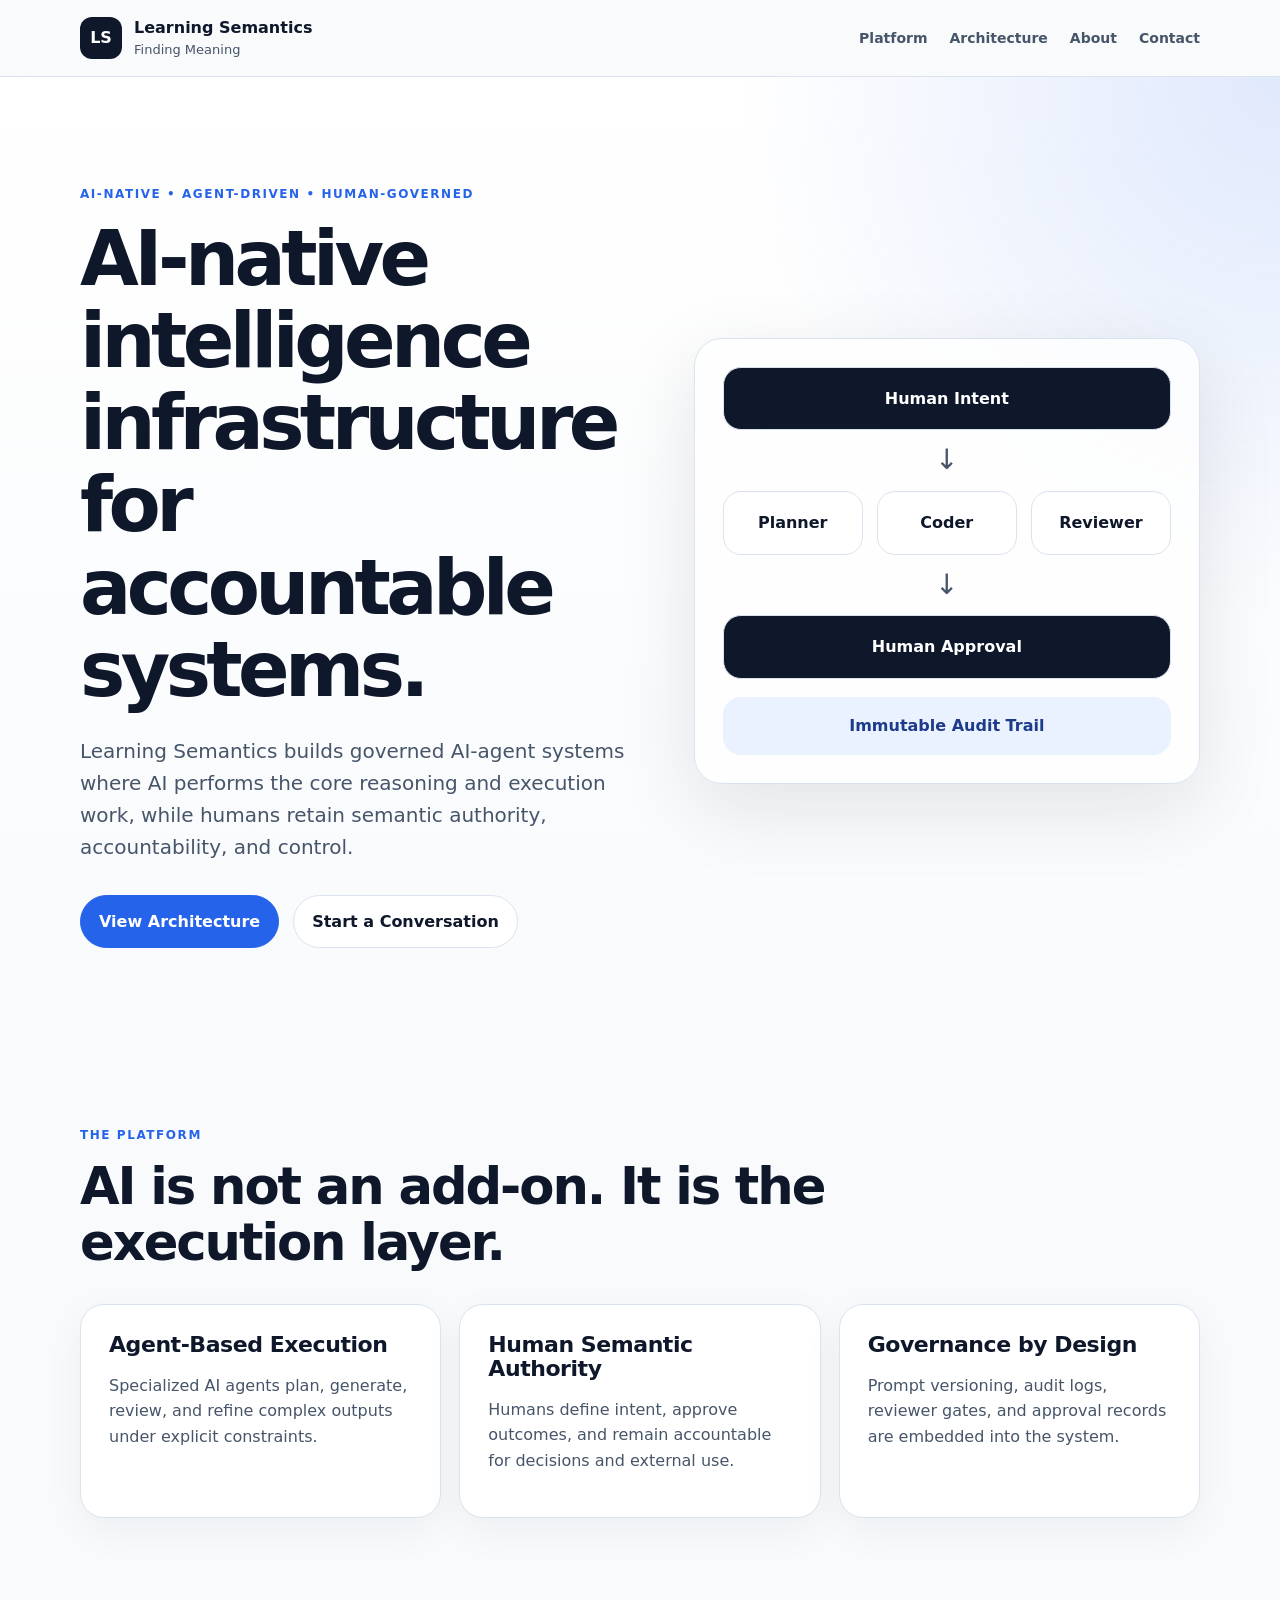
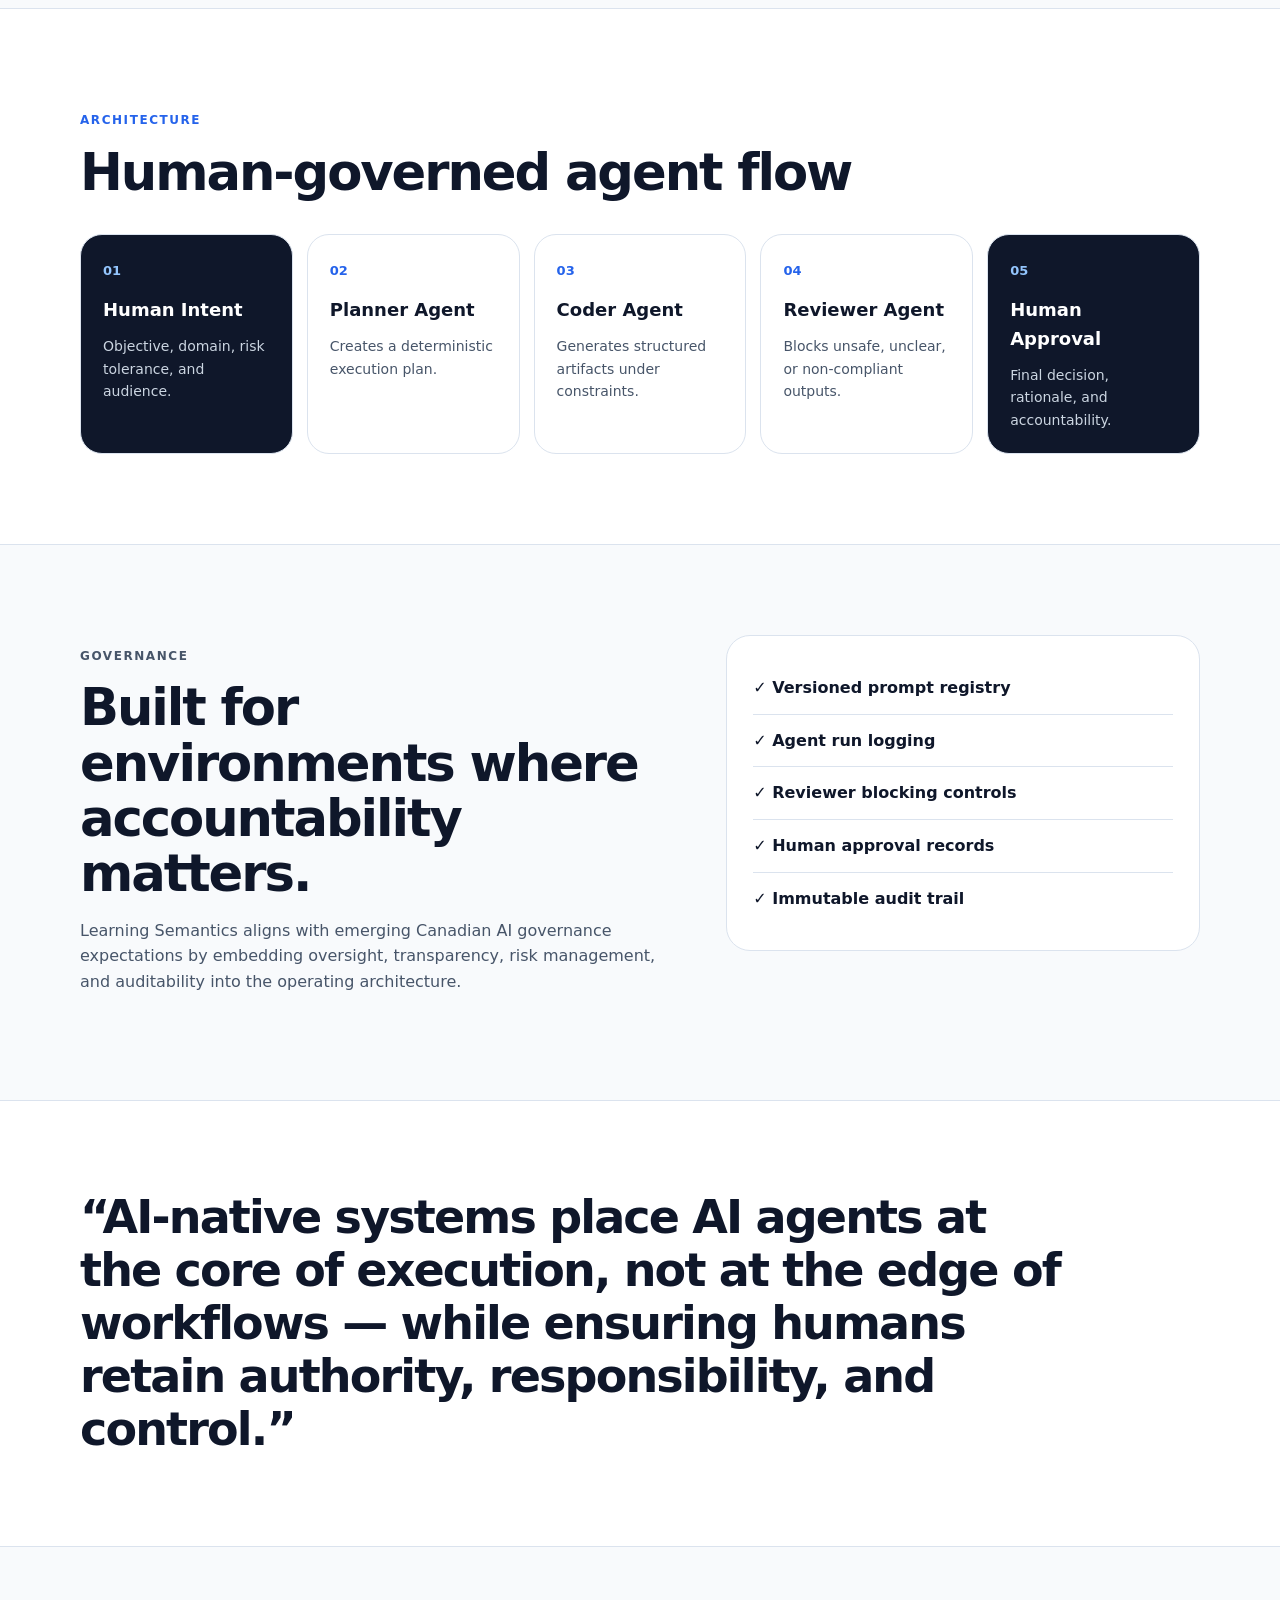
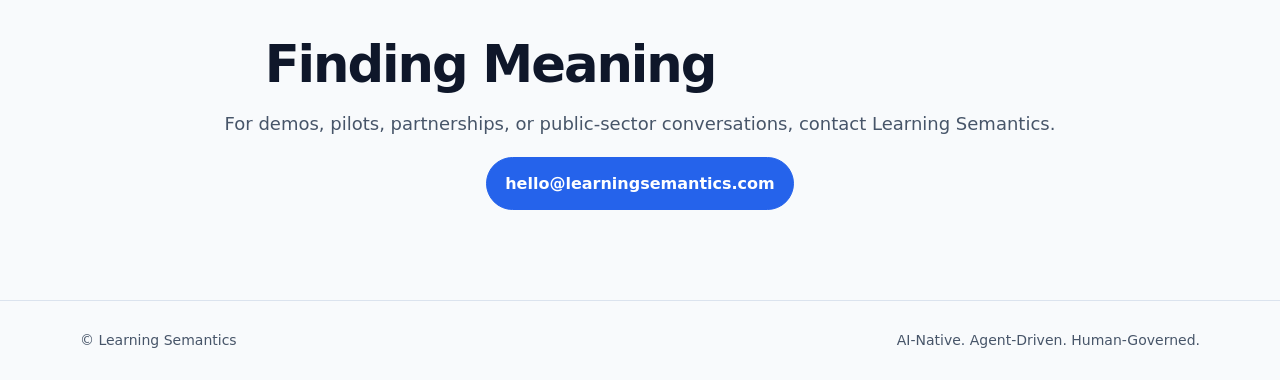
==== index.html @ b5f2a0cb "Update index.html" ====
<!doctype html>
<html lang="en">
<head>
  <meta charset="utf-8" />
  <meta name="viewport" content="width=device-width, initial-scale=1" />
  <title>Learning Semantics | Finding Meaning</title>
  <meta name="description" content="Learning Semantics is an AI-native, agent-driven, human-governed intelligence infrastructure company." />
  <link rel="icon" href="favicon.ico">
  <link rel="stylesheet" href="styles.css" />
</head>
<body>
  <header class="site-header">
    <div class="container nav">
      <div class="brand">
        <div class="brand-mark">LS</div>
        <div>
          <strong>Learning Semantics</strong>
          <span>Finding Meaning</span>
        </div>
      </div>
      <nav>
  <a href="#platform">Platform</a>
  <a href="#architecture">Architecture</a>
  <a href="about.html">About</a>
  <a href="#contact">Contact</a>
</nav>
    </div>
  </header>

  <main>
    <section class="hero">
      <div class="container hero-grid">
        <div>
          <p class="eyebrow">AI-Native • Agent-Driven • Human-Governed</p>
          <h1>AI-native intelligence infrastructure for accountable systems.</h1>
          <p class="lead">
            Learning Semantics builds governed AI-agent systems where AI performs the core reasoning
            and execution work, while humans retain semantic authority, accountability, and control.
          </p>
          <div class="actions">
            <a class="button primary" href="#architecture">View Architecture</a>
            <a class="button secondary" href="#contact">Start a Conversation</a>
          </div>
        </div>

        <div class="hero-card">
          <div class="node human">Human Intent</div>
          <div class="arrow">↓</div>
          <div class="agent-row">
            <div class="node">Planner</div>
            <div class="node">Coder</div>
            <div class="node">Reviewer</div>
          </div>
          <div class="arrow">↓</div>
          <div class="node human">Human Approval</div>
          <div class="audit">Immutable Audit Trail</div>
        </div>
      </div>
    </section>

    <section id="platform" class="section">
      <div class="container">
        <p class="eyebrow">The Platform</p>
        <h2>AI is not an add-on. It is the execution layer.</h2>
        <div class="cards">
          <article class="card">
            <h3>Agent-Based Execution</h3>
            <p>Specialized AI agents plan, generate, review, and refine complex outputs under explicit constraints.</p>
          </article>
          <article class="card">
            <h3>Human Semantic Authority</h3>
            <p>Humans define intent, approve outcomes, and remain accountable for decisions and external use.</p>
          </article>
          <article class="card">
            <h3>Governance by Design</h3>
            <p>Prompt versioning, audit logs, reviewer gates, and approval records are embedded into the system.</p>
          </article>
        </div>
      </div>
    </section>

    <section id="architecture" class="section alt">
      <div class="container">
        <p class="eyebrow">Architecture</p>
        <h2>Human-governed agent flow</h2>
        <div class="flow">
          <div class="flow-step dark">
            <span>01</span>
            <strong>Human Intent</strong>
            <p>Objective, domain, risk tolerance, and audience.</p>
          </div>
          <div class="flow-step">
            <span>02</span>
            <strong>Planner Agent</strong>
            <p>Creates a deterministic execution plan.</p>
          </div>
          <div class="flow-step">
            <span>03</span>
            <strong>Coder Agent</strong>
            <p>Generates structured artifacts under constraints.</p>
          </div>
          <div class="flow-step">
            <span>04</span>
            <strong>Reviewer Agent</strong>
            <p>Blocks unsafe, unclear, or non-compliant outputs.</p>
          </div>
          <div class="flow-step dark">
            <span>05</span>
            <strong>Human Approval</strong>
            <p>Final decision, rationale, and accountability.</p>
          </div>
        </div>
      </div>
    </section>

    <section id="governance" class="section">
      <div class="container split">
        <div>
          <p class="eyebrow">Governance</p>
          <h2>Built for environments where accountability matters.</h2>
          <p>
            Learning Semantics aligns with emerging Canadian AI governance expectations by embedding
            oversight, transparency, risk management, and auditability into the operating architecture.
          </p>
        </div>
        <div class="checklist">
          <div>✓ Versioned prompt registry</div>
          <div>✓ Agent run logging</div>
          <div>✓ Reviewer blocking controls</div>
          <div>✓ Human approval records</div>
          <div>✓ Immutable audit trail</div>
        </div>
      </div>
    </section>

    <section class="section alt">
      <div class="container">
        <blockquote>
          “AI-native systems place AI agents at the core of execution, not at the edge of workflows —
          while ensuring humans retain authority, responsibility, and control.”
        </blockquote>
      </div>
    </section>

    <section id="contact" class="section contact">
      <div class="container">
        <h2 text-align: center>Finding Meaning</h2>
        <p>For demos, pilots, partnerships, or public-sector conversations, contact Learning Semantics.</p>
        <a class="button primary" href="mailto:hello@learningsemantics.com">hello@learningsemantics.com</a>
      </div>
    </section>
  </main>

  <footer>
    <div class="container footer">
      <span>© Learning Semantics</span>
      <span>AI-Native. Agent-Driven. Human-Governed.</span>
    </div>
  </footer>
</body>
</html>
---- styles.css ----
:root {
  --bg: #f8fafc;
  --text: #0f172a;
  --muted: #475569;
  --line: #dbe3ee;
  --card: #ffffff;
  --accent: #2563eb;
  --accent-dark: #1e3a8a;
  --soft: #eaf2ff;
}

* { box-sizing: border-box; }

html { scroll-behavior: smooth; }

body {
  margin: 0;
  font-family: Inter, ui-sans-serif, system-ui, -apple-system, BlinkMacSystemFont, "Segoe UI", sans-serif;
  color: var(--text);
  background: var(--bg);
  line-height: 1.6;
}

.container {
  width: min(1120px, calc(100% - 40px));
  margin: 0 auto;
}

.site-header {
  position: sticky;
  top: 0;
  background: rgba(248, 250, 252, 0.86);
  backdrop-filter: blur(14px);
  border-bottom: 1px solid var(--line);
  z-index: 10;
}

.nav {
  height: 76px;
  display: flex;
  align-items: center;
  justify-content: space-between;
}

.brand {
  display: flex;
  gap: 12px;
  align-items: center;
}

.brand-mark {
  width: 42px;
  height: 42px;
  border-radius: 12px;
  display: grid;
  place-items: center;
  background: var(--text);
  color: white;
  font-weight: 800;
}

.brand span {
  display: block;
  font-size: 13px;
  color: var(--muted);
}

nav {
  display: flex;
  gap: 22px;
}

nav a {
  color: var(--muted);
  text-decoration: none;
  font-weight: 600;
  font-size: 14px;
}

nav a:hover { color: var(--text); }

.hero {
  padding: 96px 0 76px;
  background:
    radial-gradient(circle at top right, rgba(37, 99, 235, .14), transparent 34%),
    linear-gradient(180deg, #ffffff, var(--bg));
}

.hero-grid {
  display: grid;
  grid-template-columns: 1.05fr .95fr;
  gap: 54px;
  align-items: center;
}

.eyebrow {
  color: var(--accent);
  text-transform: uppercase;
  letter-spacing: .13em;
  font-size: 12px;
  font-weight: 800;
  margin-bottom: 14px;
}

h1, h2, h3 { line-height: 1.08; margin: 0; }

h1 {
  font-size: clamp(44px, 7vw, 76px);
  letter-spacing: -0.06em;
}

h2 {
  font-size: clamp(32px, 4vw, 52px);
  letter-spacing: -0.04em;
  max-width: 820px;
}

h3 { font-size: 22px; letter-spacing: -0.02em; }

.lead {
  font-size: 20px;
  color: var(--muted);
  max-width: 660px;
  margin: 24px 0 32px;
}

.actions {
  display: flex;
  gap: 14px;
  flex-wrap: wrap;
}

.button {
  display: inline-flex;
  align-items: center;
  justify-content: center;
  padding: 13px 18px;
  border-radius: 999px;
  text-decoration: none;
  font-weight: 800;
  border: 1px solid var(--line);
}

.primary {
  color: white;
  background: var(--accent);
  border-color: var(--accent);
}

.secondary {
  color: var(--text);
  background: white;
}

.hero-card {
  background: rgba(255,255,255,.82);
  border: 1px solid var(--line);
  border-radius: 28px;
  padding: 28px;
  box-shadow: 0 24px 80px rgba(15, 23, 42, 0.10);
}

.node {
  border: 1px solid var(--line);
  background: white;
  border-radius: 18px;
  padding: 18px;
  text-align: center;
  font-weight: 800;
}

.node.human {
  background: var(--text);
  color: white;
}

.agent-row {
  display: grid;
  grid-template-columns: repeat(3, 1fr);
  gap: 14px;
}

.arrow {
  text-align: center;
  color: var(--muted);
  font-size: 28px;
  margin: 8px 0;
}

.audit {
  margin-top: 18px;
  padding: 16px;
  border-radius: 18px;
  background: var(--soft);
  color: var(--accent-dark);
  text-align: center;
  font-weight: 800;
}

.section {
  padding: 90px 0;
}

.alt {
  background: #ffffff;
  border-top: 1px solid var(--line);
  border-bottom: 1px solid var(--line);
}

.cards {
  margin-top: 34px;
  display: grid;
  grid-template-columns: repeat(3, 1fr);
  gap: 18px;
}

.card {
  background: var(--card);
  border: 1px solid var(--line);
  border-radius: 24px;
  padding: 28px;
  box-shadow: 0 12px 40px rgba(15, 23, 42, 0.05);
}

.card p, .split p {
  color: var(--muted);
}

.flow {
  margin-top: 34px;
  display: grid;
  grid-template-columns: repeat(5, 1fr);
  gap: 14px;
}

.flow-step {
  background: white;
  border: 1px solid var(--line);
  border-radius: 22px;
  padding: 22px;
  min-height: 190px;
}

.flow-step.dark {
  background: var(--text);
  color: white;
}

.flow-step span {
  color: var(--accent);
  font-weight: 900;
  font-size: 13px;
}

.flow-step.dark span { color: #93c5fd; }

.flow-step strong {
  display: block;
  margin: 14px 0 10px;
  font-size: 18px;
}

.flow-step p {
  margin: 0;
  font-size: 14px;
  color: var(--muted);
}

.flow-step.dark p { color: #cbd5e1; }

.split {
  display: grid;
  grid-template-columns: 1fr .8fr;
  gap: 54px;
  align-items: start;
}

.checklist {
  background: white;
  border: 1px solid var(--line);
  border-radius: 24px;
  padding: 26px;
}

.checklist div {
  padding: 13px 0;
  border-bottom: 1px solid var(--line);
  font-weight: 700;
}

.checklist div:last-child { border-bottom: 0; }

blockquote {
  margin: 0;
  font-size: clamp(28px, 4vw, 46px);
  line-height: 1.15;
  letter-spacing: -0.04em;
  font-weight: 800;
  max-width: 980px;
}

.contact {
  text-align: center;
}

.contact p {
  color: var(--muted);
  font-size: 18px;
}

footer {
  border-top: 1px solid var(--line);
  padding: 28px 0;
  color: var(--muted);
  font-size: 14px;
}

.footer {
  display: flex;
  justify-content: space-between;
  gap: 20px;
}

@media (max-width: 860px) {
  nav { display: none; }
  .hero-grid, .split { grid-template-columns: 1fr; }
  .cards, .flow { grid-template-columns: 1fr; }
  .agent-row { grid-template-columns: 1fr; }
  .footer { flex-direction: column; }
}
.linkedin {
  display: inline-block;
  margin-top: 10px;
  font-weight: 600;
  font-size: 14px;
  color: #2563eb;
  text-decoration: none;
}

.linkedin:hover {
  text-decoration: underline;
}
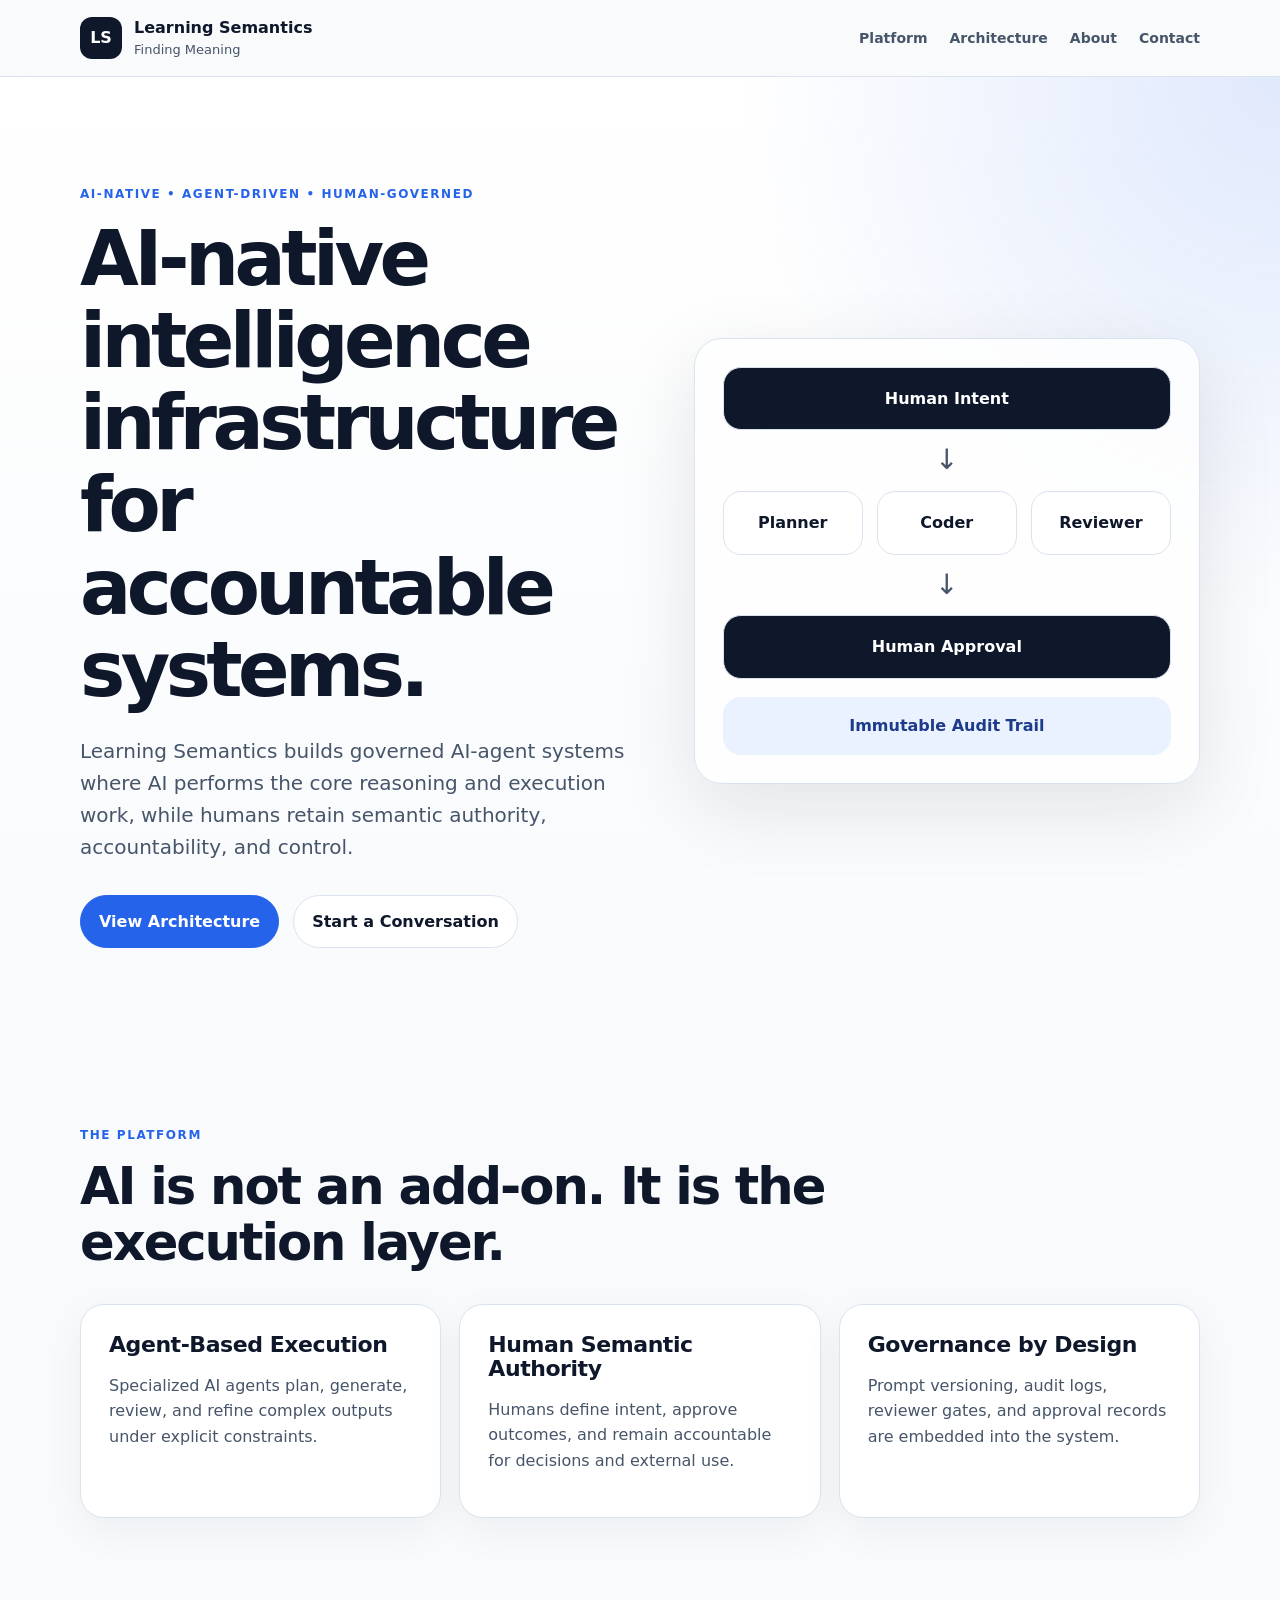
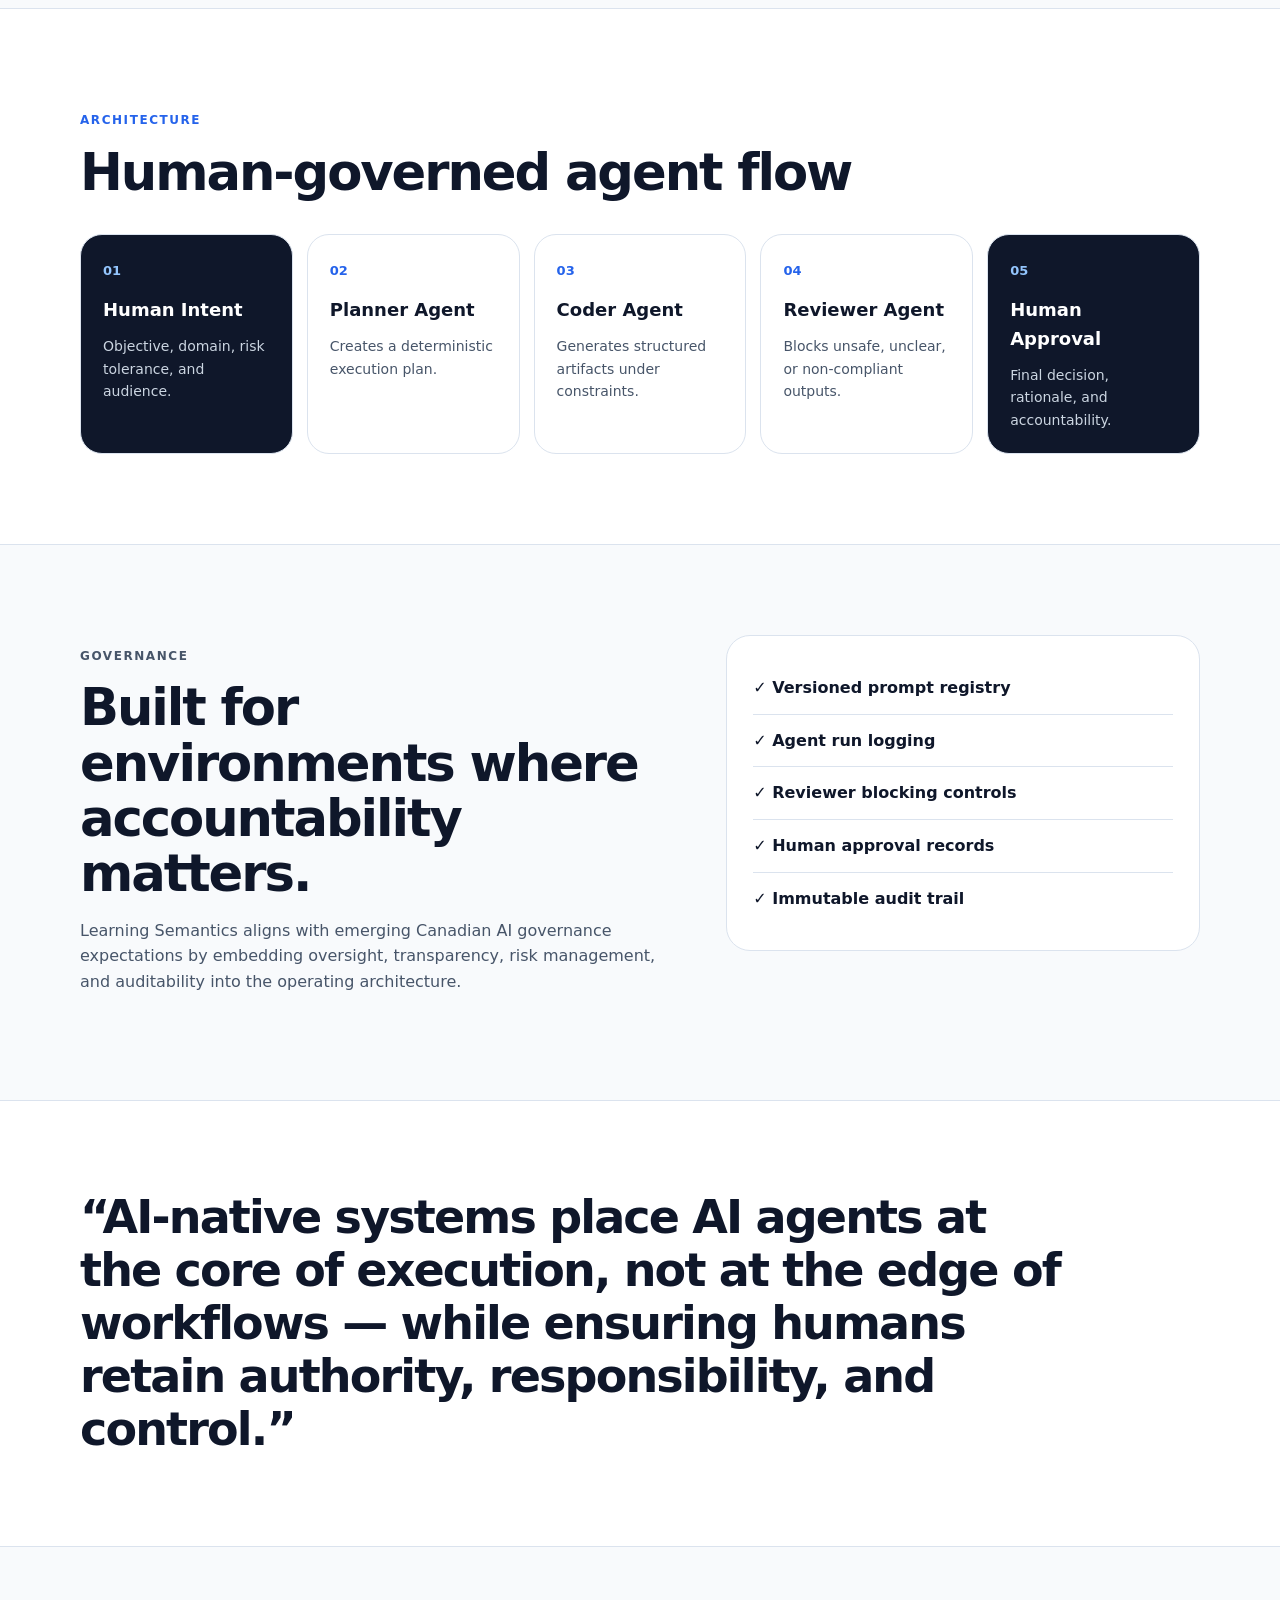
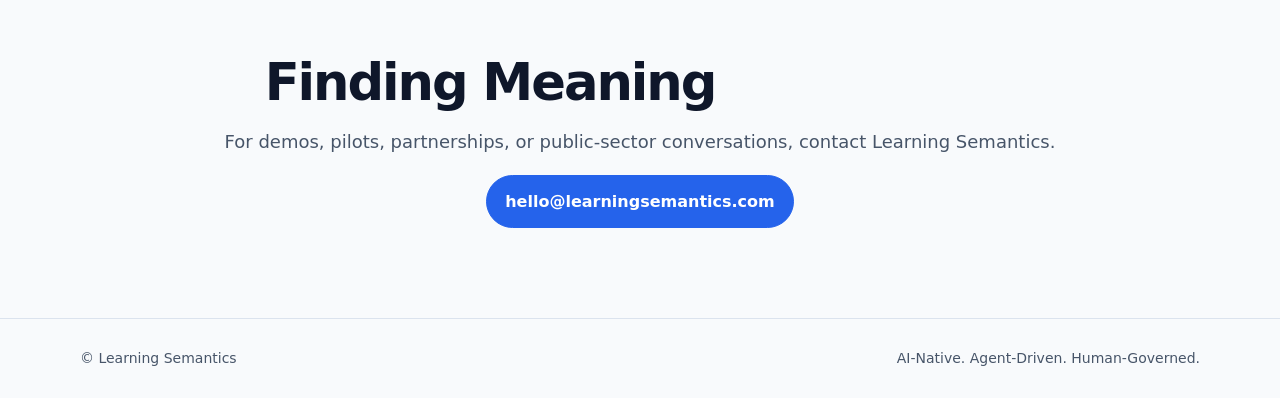
==== commit 9be454b8: "Update index.html" ====
--- a/index.html
+++ b/index.html
@@ -144,7 +144,7 @@
 
     <section id="contact" class="section contact">
       <div class="container">
-        <h2 text-align: center>Finding Meaning</h2>
+        <p></p><h2>Finding Meaning</h2></p>
         <p>For demos, pilots, partnerships, or public-sector conversations, contact Learning Semantics.</p>
         <a class="button primary" href="mailto:hello@learningsemantics.com">hello@learningsemantics.com</a>
       </div>
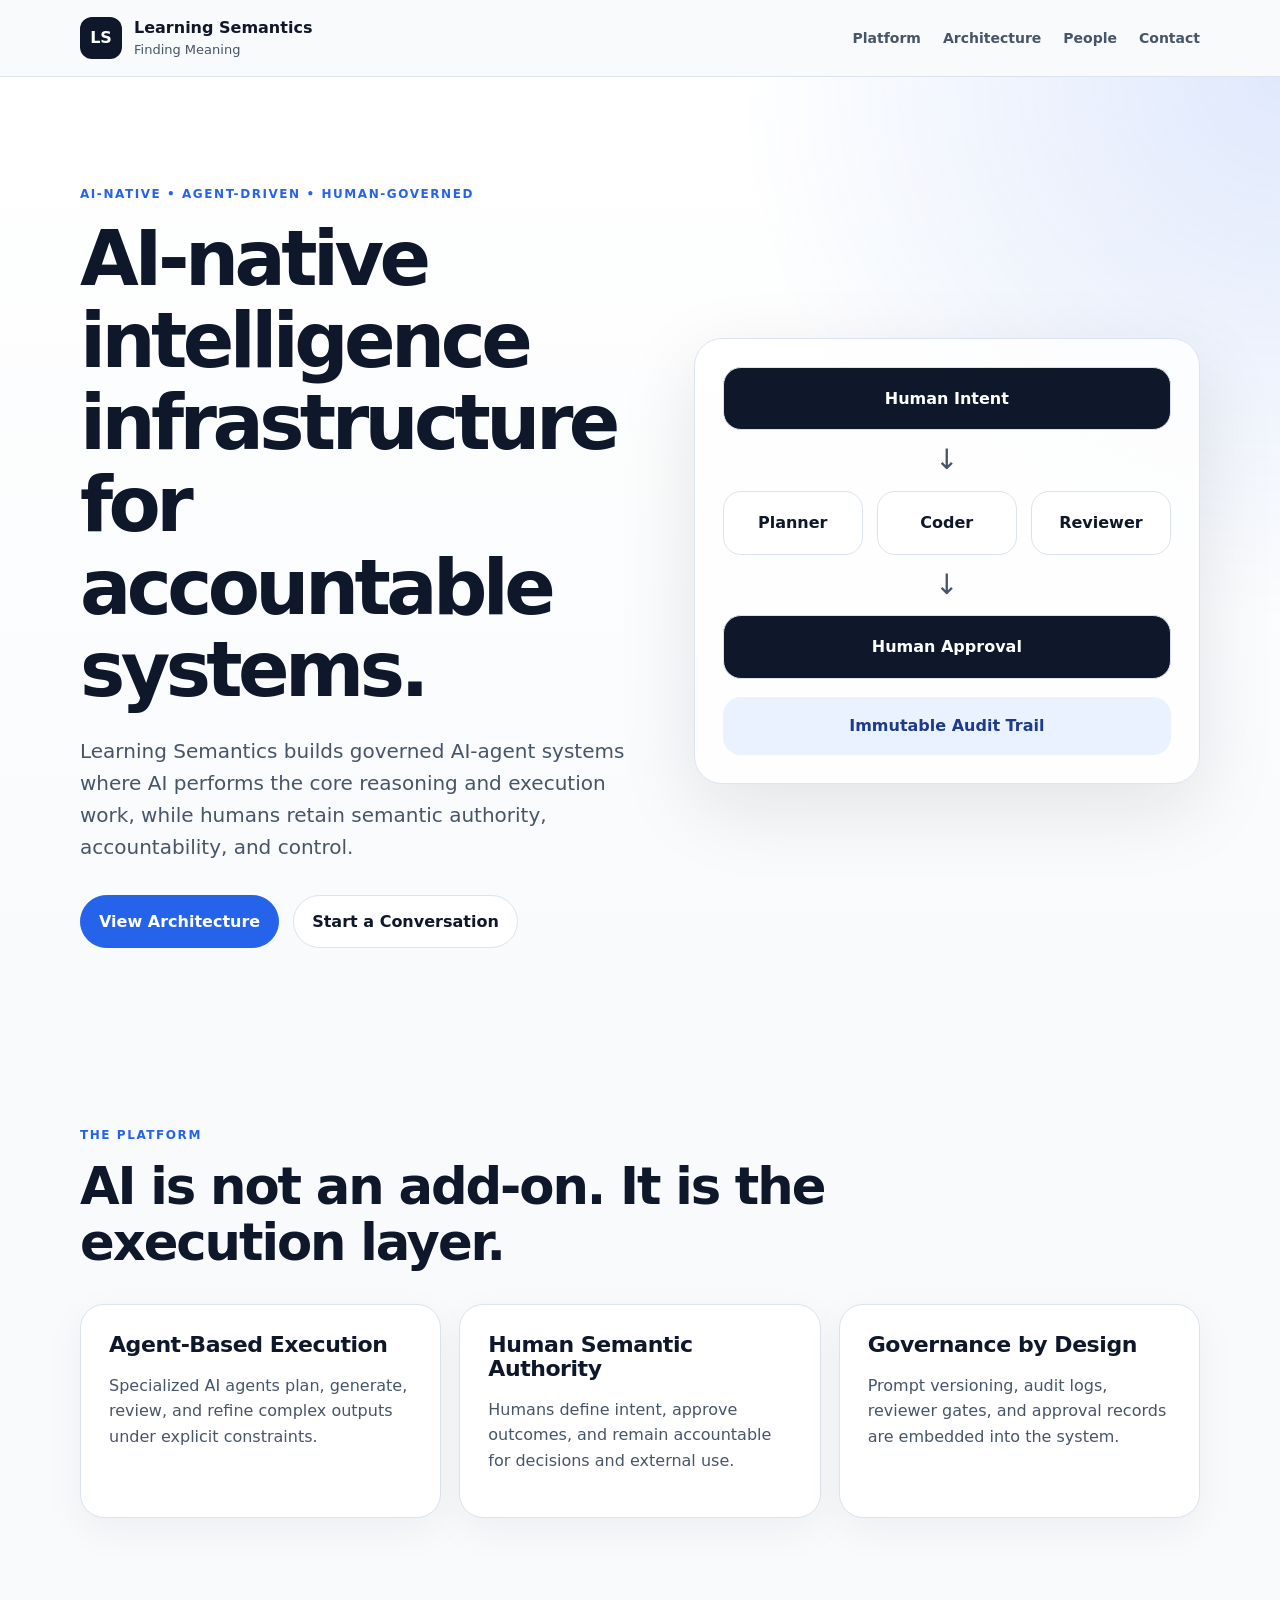
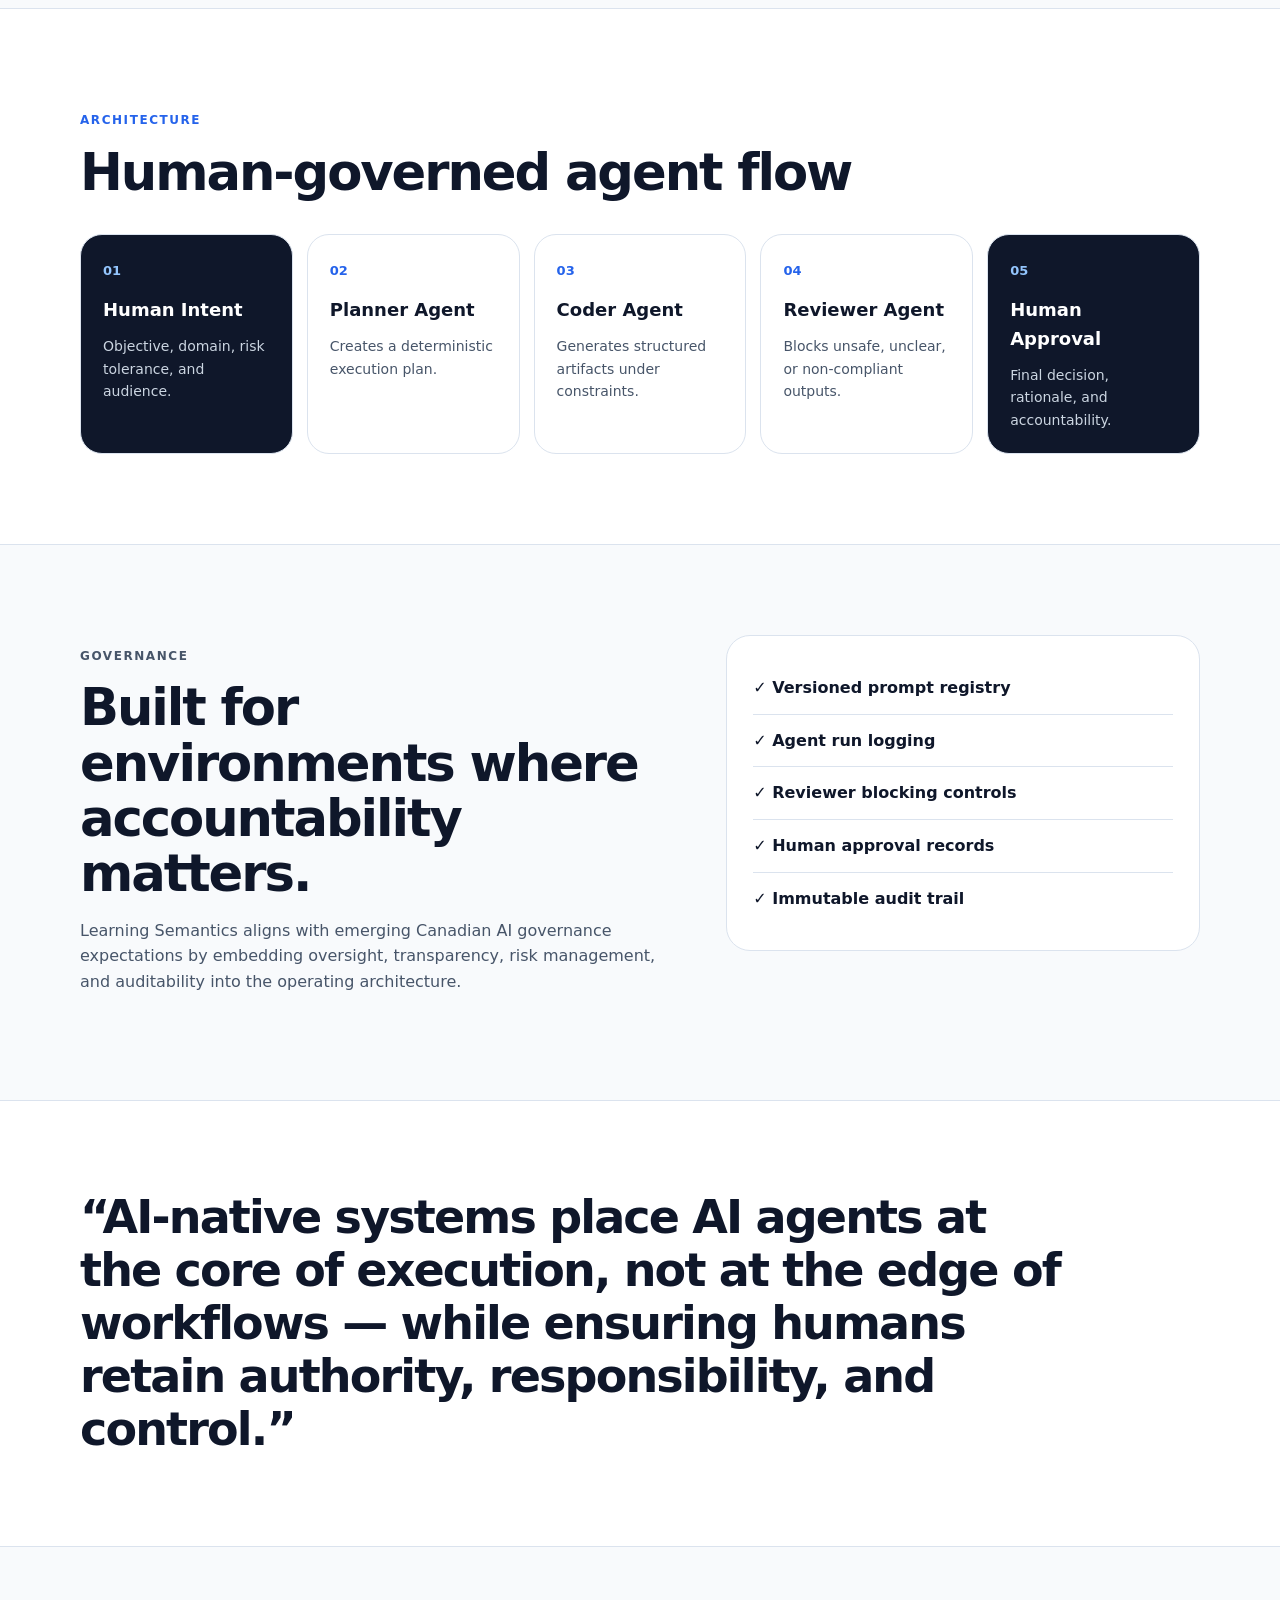
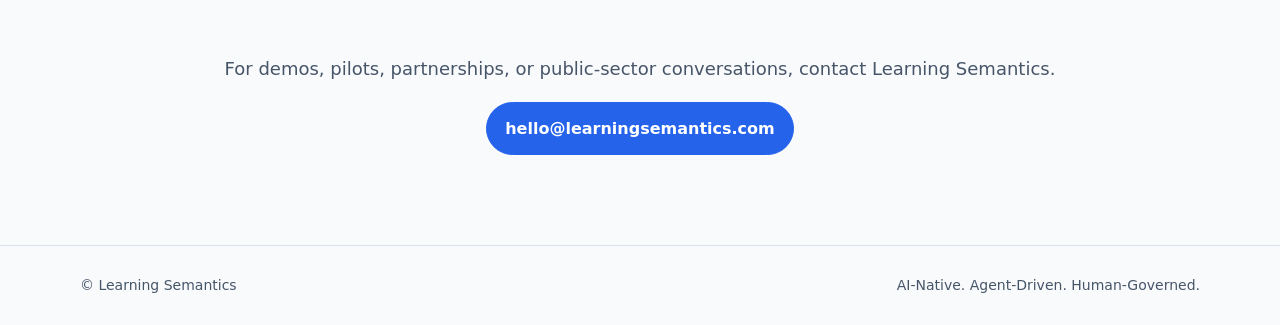
==== commit 6295c41b: "Update index.html" ====
--- a/index.html
+++ b/index.html
@@ -21,7 +21,7 @@
       <nav>
   <a href="#platform">Platform</a>
   <a href="#architecture">Architecture</a>
-  <a href="about.html">About</a>
+  <a href="about.html">People</a>
   <a href="#contact">Contact</a>
 </nav>
     </div>
@@ -144,7 +144,6 @@
 
     <section id="contact" class="section contact">
       <div class="container">
-        <p></p><h2>Finding Meaning</h2></p>
         <p>For demos, pilots, partnerships, or public-sector conversations, contact Learning Semantics.</p>
         <a class="button primary" href="mailto:hello@learningsemantics.com">hello@learningsemantics.com</a>
       </div>
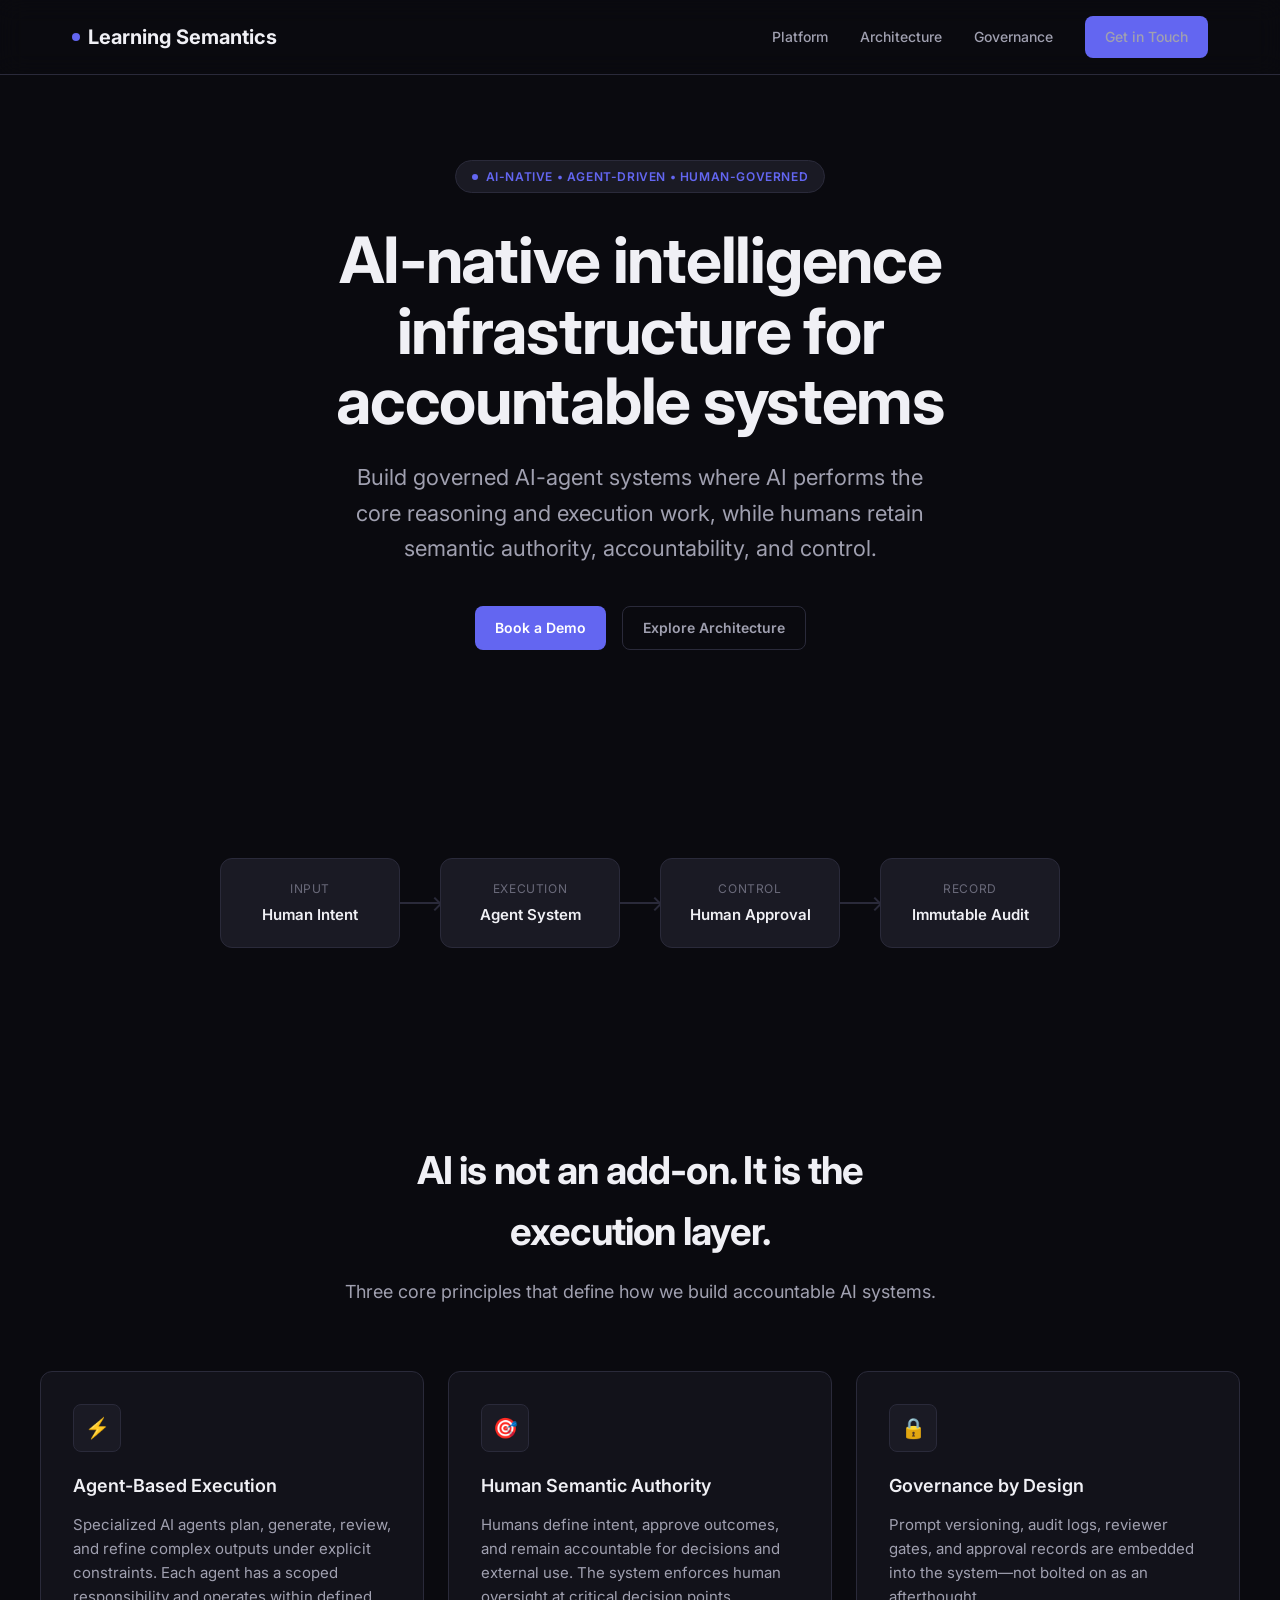
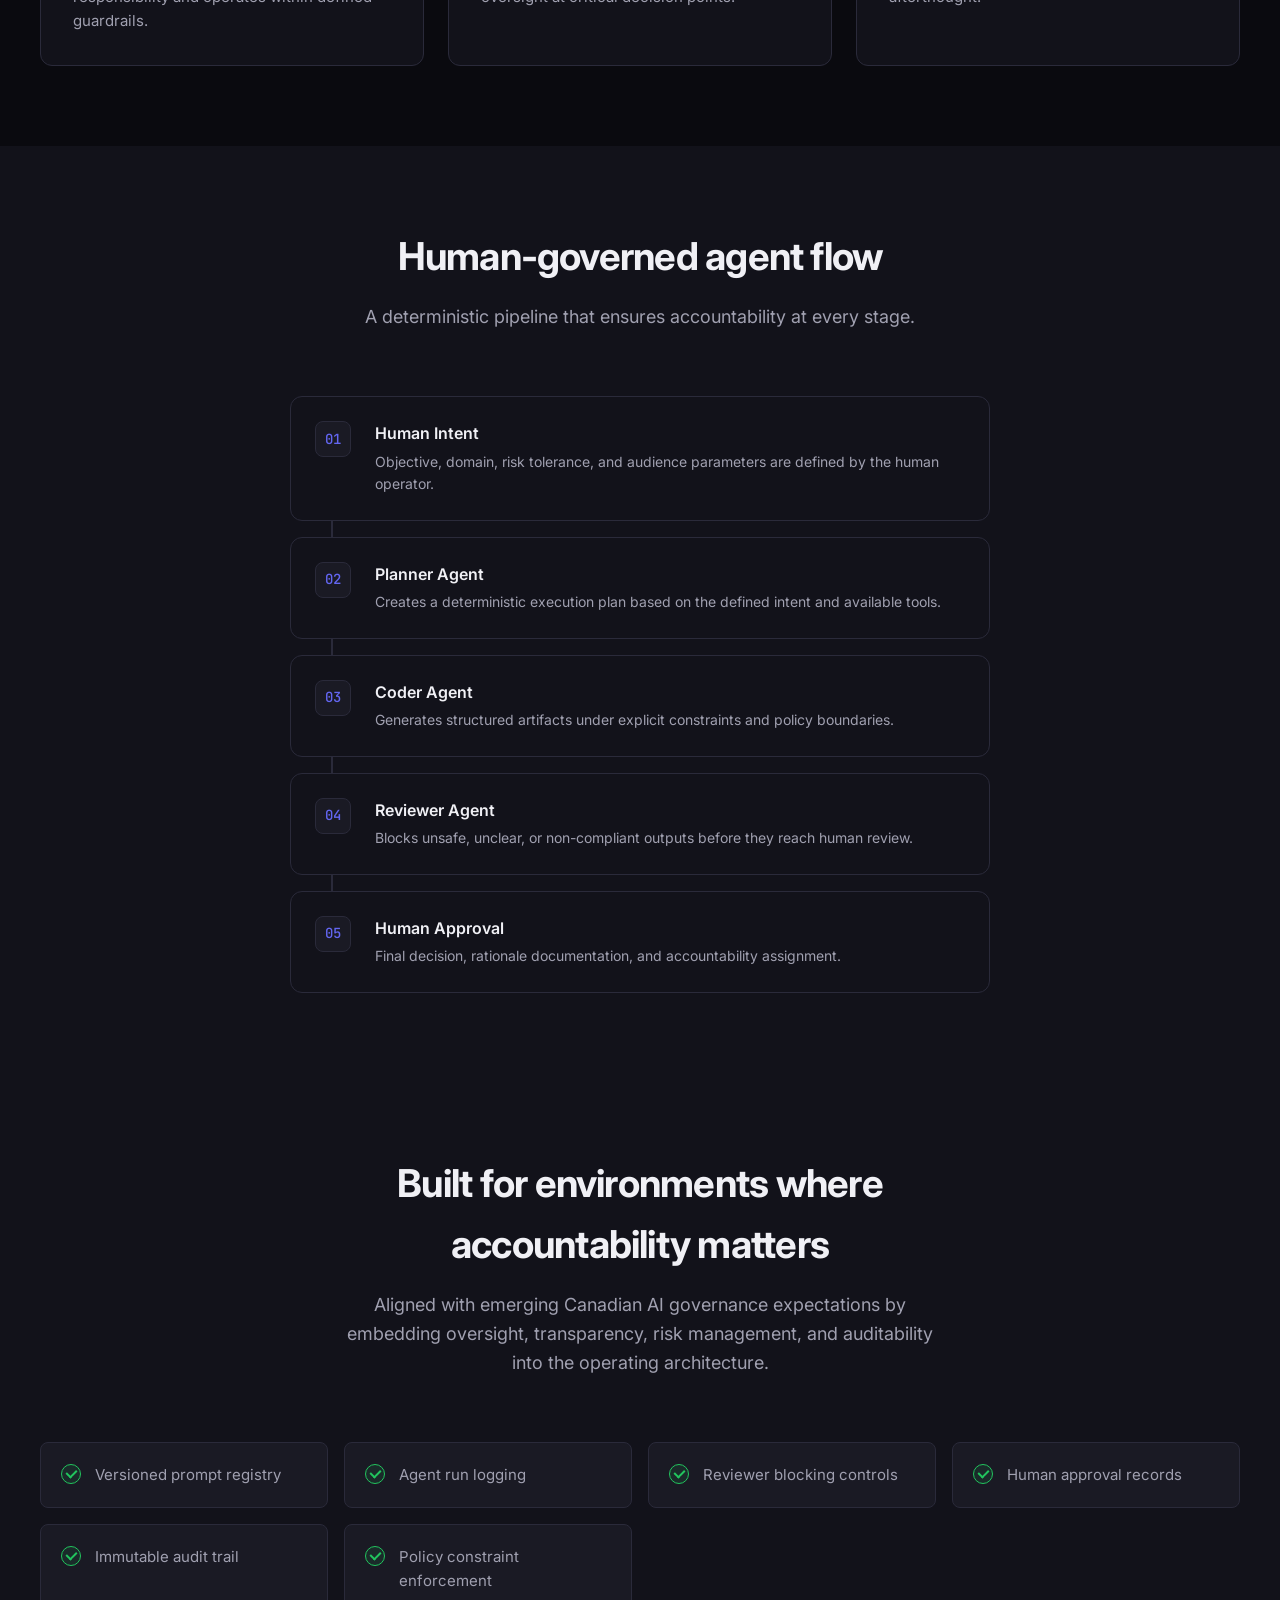
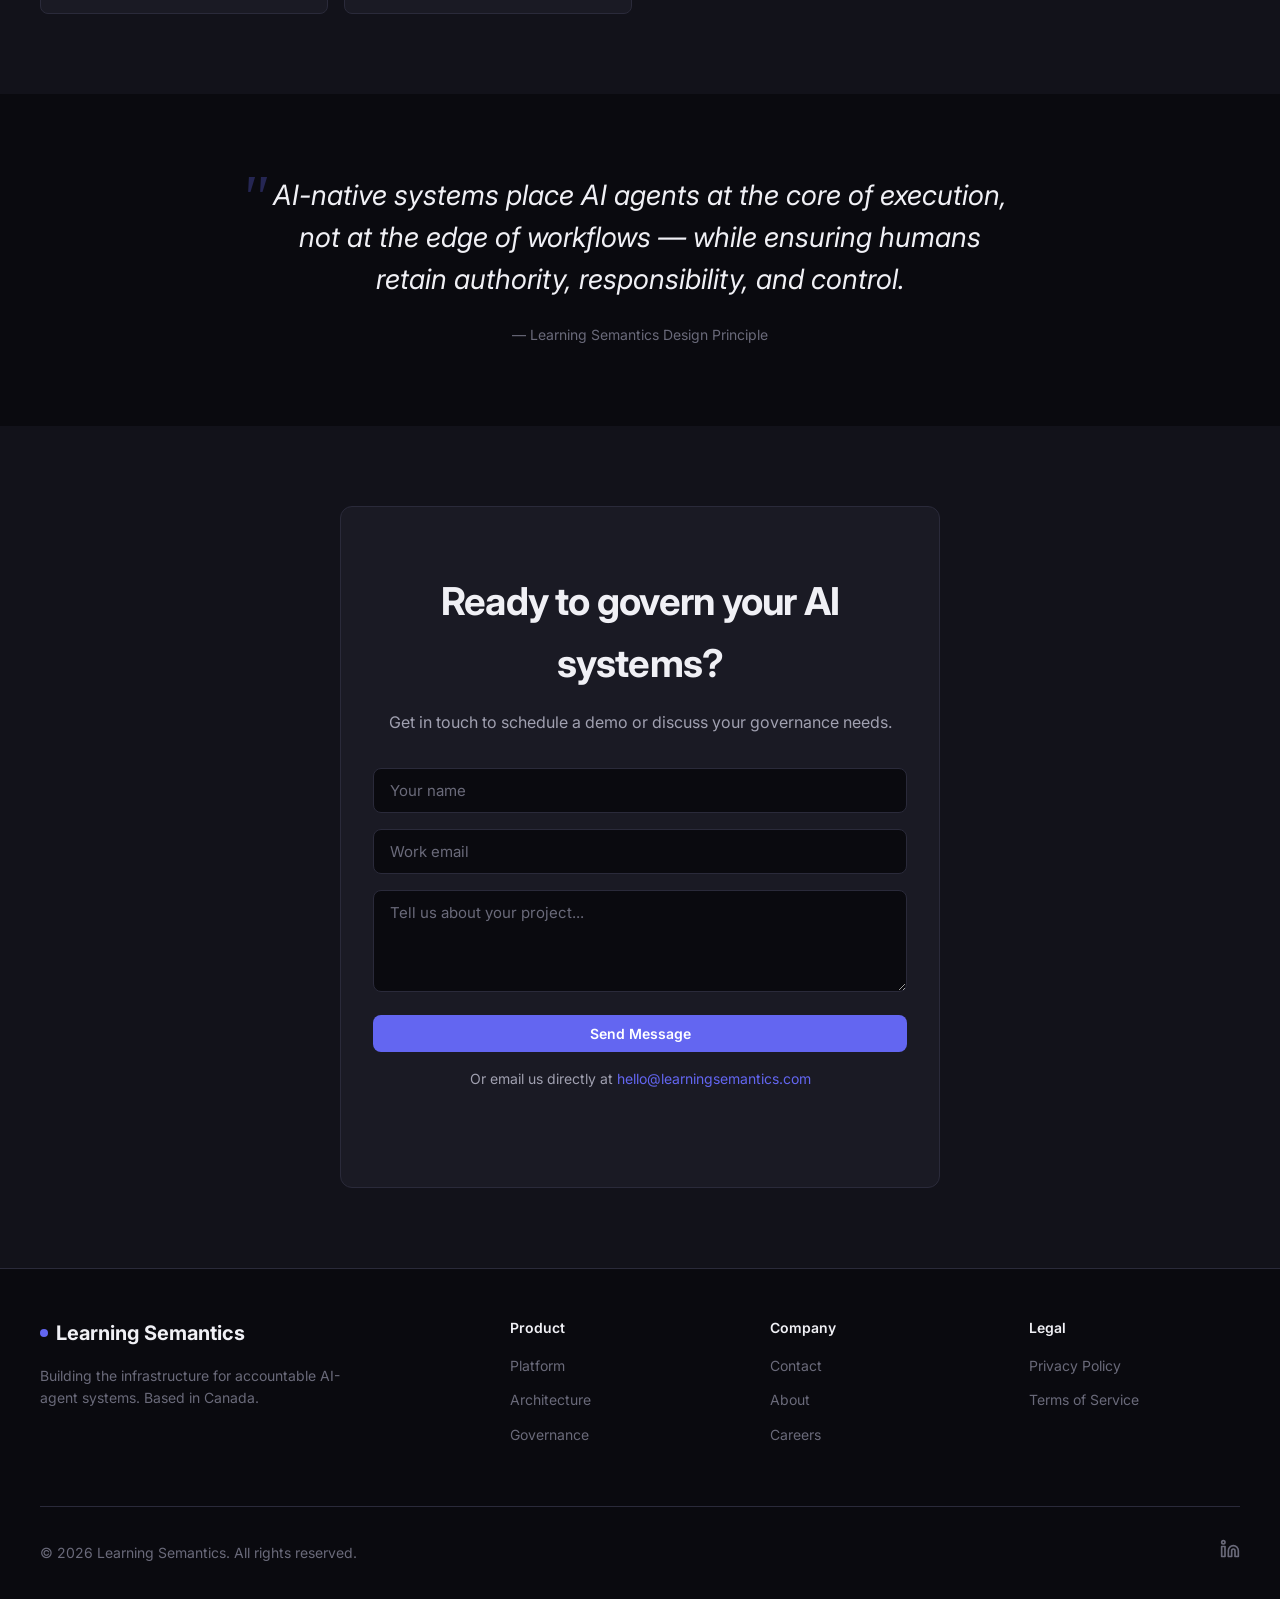
==== commit 6bab2861: "Update index.html" ====
--- a/index.html
+++ b/index.html
@@ -1,160 +1,965 @@
-<!doctype html>
+<!DOCTYPE html>
 <html lang="en">
 <head>
-  <meta charset="utf-8" />
-  <meta name="viewport" content="width=device-width, initial-scale=1" />
-  <title>Learning Semantics | Finding Meaning</title>
-  <meta name="description" content="Learning Semantics is an AI-native, agent-driven, human-governed intelligence infrastructure company." />
-  <link rel="icon" href="favicon.ico">
-  <link rel="stylesheet" href="styles.css" />
+    <meta charset="UTF-8">
+    <meta name="viewport" content="width=device-width, initial-scale=1.0">
+    <title>Learning Semantics | AI-Native Governance Infrastructure</title>
+    <meta name="description" content="Learning Semantics builds governed AI-agent systems where AI performs core reasoning and execution, while humans retain semantic authority, accountability, and control.">
+    
+    <!-- Open Graph -->
+    <meta property="og:title" content="Learning Semantics | AI-Native Governance Infrastructure">
+    <meta property="og:description" content="Governed AI-agent systems for accountable organizations.">
+    <meta property="og:type" content="website">
+    <meta property="og:url" content="https://learningsemantics.com">
+    
+    <!-- Fonts -->
+    <link rel="preconnect" href="https://fonts.googleapis.com">
+    <link rel="preconnect" href="https://fonts.gstatic.com" crossorigin>
+    <link href="https://fonts.googleapis.com/css2?family=Inter:wght@400;500;600;700&family=JetBrains+Mono:wght@400;500&display=swap" rel="stylesheet">
+    
+    <style>
+        :root {
+            --bg: #0a0a0f;
+            --bg-elevated: #12121a;
+            --bg-card: #1a1a24;
+            --border: #2a2a3a;
+            --text-primary: #f0f0f5;
+            --text-secondary: #a0a0b0;
+            --text-muted: #6a6a7a;
+            --accent: #6366f1;
+            --accent-hover: #818cf8;
+            --accent-glow: rgba(99, 102, 241, 0.15);
+            --success: #22c55e;
+            --warning: #f59e0b;
+            --danger: #ef4444;
+            --radius: 12px;
+            --radius-sm: 8px;
+            --max-width: 1200px;
+        }
+
+        * {
+            margin: 0;
+            padding: 0;
+            box-sizing: border-box;
+        }
+
+        html {
+            scroll-behavior: smooth;
+        }
+
+        body {
+            font-family: 'Inter', -apple-system, BlinkMacSystemFont, sans-serif;
+            background: var(--bg);
+            color: var(--text-primary);
+            line-height: 1.6;
+            -webkit-font-smoothing: antialiased;
+        }
+
+        /* Navigation */
+        nav {
+            position: fixed;
+            top: 0;
+            left: 0;
+            right: 0;
+            z-index: 100;
+            background: rgba(10, 10, 15, 0.8);
+            backdrop-filter: blur(12px);
+            border-bottom: 1px solid var(--border);
+        }
+
+        .nav-container {
+            max-width: var(--max-width);
+            margin: 0 auto;
+            padding: 1rem 2rem;
+            display: flex;
+            justify-content: space-between;
+            align-items: center;
+        }
+
+        .logo {
+            font-weight: 700;
+            font-size: 1.25rem;
+            color: var(--text-primary);
+            text-decoration: none;
+            display: flex;
+            align-items: center;
+            gap: 0.5rem;
+        }
+
+        .logo-dot {
+            width: 8px;
+            height: 8px;
+            background: var(--accent);
+            border-radius: 50%;
+            display: inline-block;
+        }
+
+        .nav-links {
+            display: flex;
+            gap: 2rem;
+            align-items: center;
+        }
+
+        .nav-links a {
+            color: var(--text-secondary);
+            text-decoration: none;
+            font-size: 0.875rem;
+            font-weight: 500;
+            transition: color 0.2s;
+        }
+
+        .nav-links a:hover {
+            color: var(--text-primary);
+        }
+
+        .btn {
+            display: inline-flex;
+            align-items: center;
+            gap: 0.5rem;
+            padding: 0.625rem 1.25rem;
+            border-radius: var(--radius-sm);
+            font-size: 0.875rem;
+            font-weight: 600;
+            text-decoration: none;
+            transition: all 0.2s;
+            cursor: pointer;
+            border: none;
+            font-family: inherit;
+        }
+
+        .btn-primary {
+            background: var(--accent);
+            color: white;
+        }
+
+        .btn-primary:hover {
+            background: var(--accent-hover);
+            transform: translateY(-1px);
+            box-shadow: 0 4px 20px var(--accent-glow);
+        }
+
+        .btn-secondary {
+            background: transparent;
+            color: var(--text-secondary);
+            border: 1px solid var(--border);
+        }
+
+        .btn-secondary:hover {
+            border-color: var(--accent);
+            color: var(--text-primary);
+        }
+
+        /* Hero */
+        .hero {
+            padding: 10rem 2rem 6rem;
+            max-width: var(--max-width);
+            margin: 0 auto;
+            text-align: center;
+        }
+
+        .badge {
+            display: inline-flex;
+            align-items: center;
+            gap: 0.5rem;
+            padding: 0.375rem 1rem;
+            background: var(--bg-card);
+            border: 1px solid var(--border);
+            border-radius: 100px;
+            font-size: 0.75rem;
+            font-weight: 600;
+            color: var(--accent);
+            text-transform: uppercase;
+            letter-spacing: 0.05em;
+            margin-bottom: 2rem;
+        }
+
+        .badge::before {
+            content: '';
+            width: 6px;
+            height: 6px;
+            background: var(--accent);
+            border-radius: 50%;
+            animation: pulse 2s infinite;
+        }
+
+        @keyframes pulse {
+            0%, 100% { opacity: 1; }
+            50% { opacity: 0.5; }
+        }
+
+        h1 {
+            font-size: clamp(2.5rem, 5vw, 4rem);
+            font-weight: 700;
+            line-height: 1.1;
+            letter-spacing: -0.02em;
+            margin-bottom: 1.5rem;
+            max-width: 800px;
+            margin-left: auto;
+            margin-right: auto;
+        }
+
+        .hero-subtitle {
+            font-size: clamp(1.125rem, 2vw, 1.375rem);
+            color: var(--text-secondary);
+            max-width: 600px;
+            margin: 0 auto 2.5rem;
+            line-height: 1.6;
+        }
+
+        .hero-cta {
+            display: flex;
+            gap: 1rem;
+            justify-content: center;
+            flex-wrap: wrap;
+        }
+
+        /* Flow Diagram */
+        .flow-section {
+            padding: 4rem 2rem;
+            max-width: var(--max-width);
+            margin: 0 auto;
+        }
+
+        .flow-diagram {
+            display: flex;
+            align-items: center;
+            justify-content: center;
+            gap: 0;
+            flex-wrap: wrap;
+            margin: 3rem 0;
+        }
+
+        .flow-node {
+            background: var(--bg-card);
+            border: 1px solid var(--border);
+            border-radius: var(--radius);
+            padding: 1.25rem 1.5rem;
+            min-width: 180px;
+            text-align: center;
+            position: relative;
+            transition: all 0.3s;
+        }
+
+        .flow-node:hover {
+            border-color: var(--accent);
+            transform: translateY(-2px);
+        }
+
+        .flow-node .label {
+            font-size: 0.75rem;
+            text-transform: uppercase;
+            letter-spacing: 0.05em;
+            color: var(--text-muted);
+            margin-bottom: 0.25rem;
+        }
+
+        .flow-node .value {
+            font-weight: 600;
+            font-size: 0.9375rem;
+        }
+
+        .flow-arrow {
+            width: 40px;
+            height: 2px;
+            background: var(--border);
+            position: relative;
+            flex-shrink: 0;
+        }
+
+        .flow-arrow::after {
+            content: '';
+            position: absolute;
+            right: 0;
+            top: -3px;
+            width: 8px;
+            height: 8px;
+            border-top: 2px solid var(--border);
+            border-right: 2px solid var(--border);
+            transform: rotate(45deg);
+        }
+
+        /* Sections */
+        section {
+            padding: 5rem 2rem;
+        }
+
+        .container {
+            max-width: var(--max-width);
+            margin: 0 auto;
+        }
+
+        .section-header {
+            text-align: center;
+            max-width: 600px;
+            margin: 0 auto 4rem;
+        }
+
+        h2 {
+            font-size: clamp(1.75rem, 3vw, 2.5rem);
+            font-weight: 700;
+            letter-spacing: -0.02em;
+            margin-bottom: 1rem;
+        }
+
+        .section-header p {
+            color: var(--text-secondary);
+            font-size: 1.125rem;
+        }
+
+        /* Platform Cards */
+        .platform-grid {
+            display: grid;
+            grid-template-columns: repeat(auto-fit, minmax(300px, 1fr));
+            gap: 1.5rem;
+        }
+
+        .platform-card {
+            background: var(--bg-elevated);
+            border: 1px solid var(--border);
+            border-radius: var(--radius);
+            padding: 2rem;
+            transition: all 0.3s;
+        }
+
+        .platform-card:hover {
+            border-color: var(--accent);
+            transform: translateY(-2px);
+        }
+
+        .platform-card .icon {
+            width: 48px;
+            height: 48px;
+            background: var(--bg-card);
+            border: 1px solid var(--border);
+            border-radius: var(--radius-sm);
+            display: flex;
+            align-items: center;
+            justify-content: center;
+            margin-bottom: 1.25rem;
+            font-size: 1.25rem;
+        }
+
+        .platform-card h3 {
+            font-size: 1.125rem;
+            font-weight: 600;
+            margin-bottom: 0.75rem;
+        }
+
+        .platform-card p {
+            color: var(--text-secondary);
+            font-size: 0.9375rem;
+            line-height: 1.6;
+        }
+
+        /* Architecture Flow */
+        .architecture-flow {
+            display: flex;
+            flex-direction: column;
+            gap: 0;
+            max-width: 700px;
+            margin: 0 auto;
+        }
+
+        .arch-step {
+            display: flex;
+            align-items: flex-start;
+            gap: 1.5rem;
+            padding: 1.5rem;
+            background: var(--bg-elevated);
+            border: 1px solid var(--border);
+            border-radius: var(--radius);
+            position: relative;
+            transition: all 0.3s;
+        }
+
+        .arch-step:hover {
+            border-color: var(--accent);
+        }
+
+        .arch-step:not(:last-child) {
+            margin-bottom: 1rem;
+        }
+
+        .arch-step:not(:last-child)::after {
+            content: '';
+            position: absolute;
+            bottom: -1.5rem;
+            left: 2.5rem;
+            width: 2px;
+            height: 1.5rem;
+            background: var(--border);
+        }
+
+        .step-num {
+            font-family: 'JetBrains Mono', monospace;
+            font-size: 0.875rem;
+            font-weight: 500;
+            color: var(--accent);
+            background: var(--bg-card);
+            border: 1px solid var(--border);
+            border-radius: var(--radius-sm);
+            width: 36px;
+            height: 36px;
+            display: flex;
+            align-items: center;
+            justify-content: center;
+            flex-shrink: 0;
+        }
+
+        .step-content h4 {
+            font-size: 1rem;
+            font-weight: 600;
+            margin-bottom: 0.25rem;
+        }
+
+        .step-content p {
+            color: var(--text-secondary);
+            font-size: 0.875rem;
+        }
+
+        /* Governance */
+        .governance-section {
+            background: var(--bg-elevated);
+        }
+
+        .governance-grid {
+            display: grid;
+            grid-template-columns: repeat(auto-fit, minmax(250px, 1fr));
+            gap: 1rem;
+        }
+
+        .governance-item {
+            display: flex;
+            align-items: flex-start;
+            gap: 0.875rem;
+            padding: 1.25rem;
+            background: var(--bg-card);
+            border: 1px solid var(--border);
+            border-radius: var(--radius-sm);
+        }
+
+        .check {
+            width: 20px;
+            height: 20px;
+            background: rgba(34, 197, 94, 0.1);
+            border: 1px solid var(--success);
+            border-radius: 50%;
+            display: flex;
+            align-items: center;
+            justify-content: center;
+            flex-shrink: 0;
+            margin-top: 1px;
+        }
+
+        .check::after {
+            content: '';
+            width: 5px;
+            height: 8px;
+            border: solid var(--success);
+            border-width: 0 2px 2px 0;
+            transform: rotate(45deg) translate(-1px, -1px);
+        }
+
+        .governance-item span {
+            font-size: 0.9375rem;
+            color: var(--text-secondary);
+        }
+
+        /* Quote */
+        .quote-section {
+            text-align: center;
+            max-width: 800px;
+            margin: 0 auto;
+        }
+
+        blockquote {
+            font-size: clamp(1.25rem, 2.5vw, 1.75rem);
+            font-style: italic;
+            color: var(--text-primary);
+            line-height: 1.5;
+            position: relative;
+            padding: 0 2rem;
+        }
+
+        blockquote::before {
+            content: '"';
+            position: absolute;
+            left: 0;
+            top: -0.5rem;
+            font-size: 4rem;
+            color: var(--accent);
+            opacity: 0.3;
+            font-family: Georgia, serif;
+            line-height: 1;
+        }
+
+        .quote-author {
+            margin-top: 1.5rem;
+            color: var(--text-muted);
+            font-size: 0.875rem;
+        }
+
+        /* CTA Section */
+        .cta-section {
+            background: var(--bg-elevated);
+            text-align: center;
+        }
+
+        .cta-box {
+            background: var(--bg-card);
+            border: 1px solid var(--border);
+            border-radius: var(--radius);
+            padding: 4rem 2rem;
+            max-width: 600px;
+            margin: 0 auto;
+        }
+
+        .cta-box h2 {
+            margin-bottom: 1rem;
+        }
+
+        .cta-box p {
+            color: var(--text-secondary);
+            margin-bottom: 2rem;
+        }
+
+        /* Footer */
+        footer {
+            border-top: 1px solid var(--border);
+            padding: 3rem 2rem 2rem;
+        }
+
+        .footer-grid {
+            max-width: var(--max-width);
+            margin: 0 auto;
+            display: grid;
+            grid-template-columns: 2fr 1fr 1fr 1fr;
+            gap: 3rem;
+            margin-bottom: 3rem;
+        }
+
+        .footer-brand p {
+            color: var(--text-muted);
+            font-size: 0.875rem;
+            margin-top: 1rem;
+            max-width: 300px;
+        }
+
+        .footer-col h4 {
+            font-size: 0.875rem;
+            font-weight: 600;
+            margin-bottom: 1rem;
+            color: var(--text-primary);
+        }
+
+        .footer-col a {
+            display: block;
+            color: var(--text-muted);
+            text-decoration: none;
+            font-size: 0.875rem;
+            margin-bottom: 0.75rem;
+            transition: color 0.2s;
+        }
+
+        .footer-col a:hover {
+            color: var(--text-primary);
+        }
+
+        .footer-bottom {
+            max-width: var(--max-width);
+            margin: 0 auto;
+            padding-top: 2rem;
+            border-top: 1px solid var(--border);
+            display: flex;
+            justify-content: space-between;
+            align-items: center;
+            flex-wrap: wrap;
+            gap: 1rem;
+        }
+
+        .footer-bottom p {
+            color: var(--text-muted);
+            font-size: 0.875rem;
+        }
+
+        .social-links {
+            display: flex;
+            gap: 1rem;
+        }
+
+        .social-links a {
+            color: var(--text-muted);
+            transition: color 0.2s;
+        }
+
+        .social-links a:hover {
+            color: var(--text-primary);
+        }
+
+        /* Mobile */
+        @media (max-width: 768px) {
+            .nav-links {
+                display: none;
+            }
+
+            .hero {
+                padding: 8rem 1.5rem 4rem;
+            }
+
+            .flow-diagram {
+                flex-direction: column;
+                gap: 1rem;
+            }
+
+            .flow-arrow {
+                transform: rotate(90deg);
+                width: 24px;
+            }
+
+            .footer-grid {
+                grid-template-columns: 1fr;
+                gap: 2rem;
+            }
+
+            section {
+                padding: 3rem 1.5rem;
+            }
+        }
+
+        /* Scroll animations */
+        .fade-in {
+            opacity: 0;
+            transform: translateY(20px);
+            transition: opacity 0.6s ease, transform 0.6s ease;
+        }
+
+        .fade-in.visible {
+            opacity: 1;
+            transform: translateY(0);
+        }
+        .contact-form {
+    display: flex;
+    flex-direction: column;
+    gap: 1rem;
+    margin-top: 1.5rem;
+    text-align: left;
+}
+
+.form-group input,
+.form-group textarea {
+    width: 100%;
+    padding: 0.75rem 1rem;
+    background: var(--bg);
+    border: 1px solid var(--border);
+    border-radius: var(--radius-sm);
+    color: var(--text-primary);
+    font-family: inherit;
+    font-size: 0.9375rem;
+    transition: border-color 0.2s;
+}
+
+.form-group input:focus,
+.form-group textarea:focus {
+    outline: none;
+    border-color: var(--accent);
+}
+
+.form-group input::placeholder,
+.form-group textarea::placeholder {
+    color: var(--text-muted);
+}
+
+.form-group textarea {
+    resize: vertical;
+    min-height: 100px;
+}
+
+.form-note {
+    margin-top: 1rem;
+    font-size: 0.875rem;
+    color: var(--text-muted);
+}
+
+.form-note a {
+    color: var(--accent);
+    text-decoration: none;
+}
+
+.form-note a:hover {
+    text-decoration: underline;
+}
+    </style>
 </head>
 <body>
-  <header class="site-header">
-    <div class="container nav">
-      <div class="brand">
-        <div class="brand-mark">LS</div>
-        <div>
-          <strong>Learning Semantics</strong>
-          <span>Finding Meaning</span>
+
+    <!-- Navigation -->
+    <nav>
+        <div class="nav-container">
+            <a href="#" class="logo">
+                <span class="logo-dot"></span>
+                Learning Semantics
+            </a>
+            <div class="nav-links">
+                <a href="#platform">Platform</a>
+                <a href="#architecture">Architecture</a>
+                <a href="#governance">Governance</a>
+                <a href="#contact" class="btn btn-primary">Get in Touch</a>
+            </div>
         </div>
-      </div>
-      <nav>
-  <a href="#platform">Platform</a>
-  <a href="#architecture">Architecture</a>
-  <a href="about.html">People</a>
-  <a href="#contact">Contact</a>
-</nav>
+    </nav>
+
+    <!-- Hero -->
+    <section class="hero">
+        <div class="badge">AI-Native • Agent-Driven • Human-Governed</div>
+        <h1>AI-native intelligence infrastructure for accountable systems</h1>
+        <p class="hero-subtitle">
+            Build governed AI-agent systems where AI performs the core reasoning and execution work, while humans retain semantic authority, accountability, and control.
+        </p>
+        <div class="hero-cta">
+            <a href="#contact" class="btn btn-primary">Book a Demo</a>
+            <a href="#architecture" class="btn btn-secondary">Explore Architecture</a>
+        </div>
+    </section>
+
+    <!-- Flow Diagram -->
+    <section class="flow-section">
+        <div class="flow-diagram">
+            <div class="flow-node">
+                <div class="label">Input</div>
+                <div class="value">Human Intent</div>
+            </div>
+            <div class="flow-arrow"></div>
+            <div class="flow-node">
+                <div class="label">Execution</div>
+                <div class="value">Agent System</div>
+            </div>
+            <div class="flow-arrow"></div>
+            <div class="flow-node">
+                <div class="label">Control</div>
+                <div class="value">Human Approval</div>
+            </div>
+            <div class="flow-arrow"></div>
+            <div class="flow-node">
+                <div class="label">Record</div>
+                <div class="value">Immutable Audit</div>
+            </div>
+        </div>
+    </section>
+
+    <!-- Platform -->
+    <section id="platform">
+        <div class="container">
+            <div class="section-header fade-in">
+                <h2>AI is not an add-on. It is the execution layer.</h2>
+                <p>Three core principles that define how we build accountable AI systems.</p>
+            </div>
+            <div class="platform-grid">
+                <div class="platform-card fade-in">
+                    <div class="icon">⚡</div>
+                    <h3>Agent-Based Execution</h3>
+                    <p>Specialized AI agents plan, generate, review, and refine complex outputs under explicit constraints. Each agent has a scoped responsibility and operates within defined guardrails.</p>
+                </div>
+                <div class="platform-card fade-in">
+                    <div class="icon">🎯</div>
+                    <h3>Human Semantic Authority</h3>
+                    <p>Humans define intent, approve outcomes, and remain accountable for decisions and external use. The system enforces human oversight at critical decision points.</p>
+                </div>
+                <div class="platform-card fade-in">
+                    <div class="icon">🔒</div>
+                    <h3>Governance by Design</h3>
+                    <p>Prompt versioning, audit logs, reviewer gates, and approval records are embedded into the system—not bolted on as an afterthought.</p>
+                </div>
+            </div>
+        </div>
+    </section>
+
+    <!-- Architecture -->
+    <section id="architecture" style="background: var(--bg-elevated);">
+        <div class="container">
+            <div class="section-header fade-in">
+                <h2>Human-governed agent flow</h2>
+                <p>A deterministic pipeline that ensures accountability at every stage.</p>
+            </div>
+            <div class="architecture-flow">
+                <div class="arch-step fade-in">
+                    <div class="step-num">01</div>
+                    <div class="step-content">
+                        <h4>Human Intent</h4>
+                        <p>Objective, domain, risk tolerance, and audience parameters are defined by the human operator.</p>
+                    </div>
+                </div>
+                <div class="arch-step fade-in">
+                    <div class="step-num">02</div>
+                    <div class="step-content">
+                        <h4>Planner Agent</h4>
+                        <p>Creates a deterministic execution plan based on the defined intent and available tools.</p>
+                    </div>
+                </div>
+                <div class="arch-step fade-in">
+                    <div class="step-num">03</div>
+                    <div class="step-content">
+                        <h4>Coder Agent</h4>
+                        <p>Generates structured artifacts under explicit constraints and policy boundaries.</p>
+                    </div>
+                </div>
+                <div class="arch-step fade-in">
+                    <div class="step-num">04</div>
+                    <div class="step-content">
+                        <h4>Reviewer Agent</h4>
+                        <p>Blocks unsafe, unclear, or non-compliant outputs before they reach human review.</p>
+                    </div>
+                </div>
+                <div class="arch-step fade-in">
+                    <div class="step-num">05</div>
+                    <div class="step-content">
+                        <h4>Human Approval</h4>
+                        <p>Final decision, rationale documentation, and accountability assignment.</p>
+                    </div>
+                </div>
+            </div>
+        </div>
+    </section>
+
+    <!-- Governance -->
+    <section id="governance" class="governance-section">
+        <div class="container">
+            <div class="section-header fade-in">
+                <h2>Built for environments where accountability matters</h2>
+                <p>Aligned with emerging Canadian AI governance expectations by embedding oversight, transparency, risk management, and auditability into the operating architecture.</p>
+            </div>
+            <div class="governance-grid">
+                <div class="governance-item fade-in">
+                    <div class="check"></div>
+                    <span>Versioned prompt registry</span>
+                </div>
+                <div class="governance-item fade-in">
+                    <div class="check"></div>
+                    <span>Agent run logging</span>
+                </div>
+                <div class="governance-item fade-in">
+                    <div class="check"></div>
+                    <span>Reviewer blocking controls</span>
+                </div>
+                <div class="governance-item fade-in">
+                    <div class="check"></div>
+                    <span>Human approval records</span>
+                </div>
+                <div class="governance-item fade-in">
+                    <div class="check"></div>
+                    <span>Immutable audit trail</span>
+                </div>
+                <div class="governance-item fade-in">
+                    <div class="check"></div>
+                    <span>Policy constraint enforcement</span>
+                </div>
+            </div>
+        </div>
+    </section>
+
+    <!-- Quote -->
+    <section>
+        <div class="container">
+            <div class="quote-section fade-in">
+                <blockquote>
+                    AI-native systems place AI agents at the core of execution, not at the edge of workflows — while ensuring humans retain authority, responsibility, and control.
+                </blockquote>
+                <p class="quote-author">— Learning Semantics Design Principle</p>
+            </div>
+        </div>
+    </section>
+
+    <!-- CTA -->
+    <!-- Replace the existing CTA section with this -->
+<section id="contact" class="cta-section">
+    <div class="container">
+        <div class="cta-box fade-in">
+            <h2>Ready to govern your AI systems?</h2>
+            <p>Get in touch to schedule a demo or discuss your governance needs.</p>
+            
+            <form action="https://formspree.io/f/YOUR_FORM_ID" method="POST" class="contact-form">
+                <div class="form-group">
+                    <input type="text" name="name" placeholder="Your name" required>
+                </div>
+                <div class="form-group">
+                    <input type="email" name="email" placeholder="Work email" required>
+                </div>
+                <div class="form-group">
+                    <textarea name="message" rows="4" placeholder="Tell us about your project..." required></textarea>
+                </div>
+                <input type="text" name="_gotcha" style="display:none">
+                <button type="submit" class="btn btn-primary" style="width: 100%; justify-content: center;">
+                    Send Message
+                </button>
+            </form>
+            <p class="form-note">Or email us directly at <a href="mailto:hello@learningsemantics.com">hello@learningsemantics.com</a></p>
+        </div>
     </div>
-  </header>
-
-  <main>
-    <section class="hero">
-      <div class="container hero-grid">
-        <div>
-          <p class="eyebrow">AI-Native • Agent-Driven • Human-Governed</p>
-          <h1>AI-native intelligence infrastructure for accountable systems.</h1>
-          <p class="lead">
-            Learning Semantics builds governed AI-agent systems where AI performs the core reasoning
-            and execution work, while humans retain semantic authority, accountability, and control.
-          </p>
-          <div class="actions">
-            <a class="button primary" href="#architecture">View Architecture</a>
-            <a class="button secondary" href="#contact">Start a Conversation</a>
-          </div>
+</section>
+    <!-- Footer -->
+    <footer>
+        <div class="footer-grid">
+            <div class="footer-brand">
+                <a href="#" class="logo">
+                    <span class="logo-dot"></span>
+                    Learning Semantics
+                </a>
+                <p>Building the infrastructure for accountable AI-agent systems. Based in Canada.</p>
+            </div>
+            <div class="footer-col">
+                <h4>Product</h4>
+                <a href="#platform">Platform</a>
+                <a href="#architecture">Architecture</a>
+                <a href="#governance">Governance</a>
+            </div>
+            <div class="footer-col">
+                <h4>Company</h4>
+                <a href="#contact">Contact</a>
+                <a href="#">About</a>
+                <a href="#">Careers</a>
+            </div>
+            <div class="footer-col">
+                <h4>Legal</h4>
+                <a href="/privacy.html">Privacy Policy</a>
+                <a href="/terms.html">Terms of Service</a>
+            </div>
         </div>
-
-        <div class="hero-card">
-          <div class="node human">Human Intent</div>
-          <div class="arrow">↓</div>
-          <div class="agent-row">
-            <div class="node">Planner</div>
-            <div class="node">Coder</div>
-            <div class="node">Reviewer</div>
-          </div>
-          <div class="arrow">↓</div>
-          <div class="node human">Human Approval</div>
-          <div class="audit">Immutable Audit Trail</div>
+        <div class="footer-bottom">
+            <p>&copy; 2026 Learning Semantics. All rights reserved.</p>
+            <div class="social-links">
+                <a href="#" aria-label="LinkedIn">
+                    <svg width="20" height="20" viewBox="0 0 24 24" fill="none" stroke="currentColor" stroke-width="2" stroke-linecap="round" stroke-linejoin="round"><path d="M16 8a6 6 0 0 1 6 6v7h-4v-7a2 2 0 0 0-2-2 2 2 0 0 0-2 2v7h-4v-7a6 6 0 0 1 6-6z"/><rect x="2" y="9" width="4" height="12"/><circle cx="4" cy="4" r="2"/></svg>
+                </a>
+            </div>
         </div>
-      </div>
-    </section>
-
-    <section id="platform" class="section">
-      <div class="container">
-        <p class="eyebrow">The Platform</p>
-        <h2>AI is not an add-on. It is the execution layer.</h2>
-        <div class="cards">
-          <article class="card">
-            <h3>Agent-Based Execution</h3>
-            <p>Specialized AI agents plan, generate, review, and refine complex outputs under explicit constraints.</p>
-          </article>
-          <article class="card">
-            <h3>Human Semantic Authority</h3>
-            <p>Humans define intent, approve outcomes, and remain accountable for decisions and external use.</p>
-          </article>
-          <article class="card">
-            <h3>Governance by Design</h3>
-            <p>Prompt versioning, audit logs, reviewer gates, and approval records are embedded into the system.</p>
-          </article>
-        </div>
-      </div>
-    </section>
-
-    <section id="architecture" class="section alt">
-      <div class="container">
-        <p class="eyebrow">Architecture</p>
-        <h2>Human-governed agent flow</h2>
-        <div class="flow">
-          <div class="flow-step dark">
-            <span>01</span>
-            <strong>Human Intent</strong>
-            <p>Objective, domain, risk tolerance, and audience.</p>
-          </div>
-          <div class="flow-step">
-            <span>02</span>
-            <strong>Planner Agent</strong>
-            <p>Creates a deterministic execution plan.</p>
-          </div>
-          <div class="flow-step">
-            <span>03</span>
-            <strong>Coder Agent</strong>
-            <p>Generates structured artifacts under constraints.</p>
-          </div>
-          <div class="flow-step">
-            <span>04</span>
-            <strong>Reviewer Agent</strong>
-            <p>Blocks unsafe, unclear, or non-compliant outputs.</p>
-          </div>
-          <div class="flow-step dark">
-            <span>05</span>
-            <strong>Human Approval</strong>
-            <p>Final decision, rationale, and accountability.</p>
-          </div>
-        </div>
-      </div>
-    </section>
-
-    <section id="governance" class="section">
-      <div class="container split">
-        <div>
-          <p class="eyebrow">Governance</p>
-          <h2>Built for environments where accountability matters.</h2>
-          <p>
-            Learning Semantics aligns with emerging Canadian AI governance expectations by embedding
-            oversight, transparency, risk management, and auditability into the operating architecture.
-          </p>
-        </div>
-        <div class="checklist">
-          <div>✓ Versioned prompt registry</div>
-          <div>✓ Agent run logging</div>
-          <div>✓ Reviewer blocking controls</div>
-          <div>✓ Human approval records</div>
-          <div>✓ Immutable audit trail</div>
-        </div>
-      </div>
-    </section>
-
-    <section class="section alt">
-      <div class="container">
-        <blockquote>
-          “AI-native systems place AI agents at the core of execution, not at the edge of workflows —
-          while ensuring humans retain authority, responsibility, and control.”
-        </blockquote>
-      </div>
-    </section>
-
-    <section id="contact" class="section contact">
-      <div class="container">
-        <p>For demos, pilots, partnerships, or public-sector conversations, contact Learning Semantics.</p>
-        <a class="button primary" href="mailto:hello@learningsemantics.com">hello@learningsemantics.com</a>
-      </div>
-    </section>
-  </main>
-
-  <footer>
-    <div class="container footer">
-      <span>© Learning Semantics</span>
-      <span>AI-Native. Agent-Driven. Human-Governed.</span>
-    </div>
-  </footer>
+    </footer>
+
+    <script>
+        // Scroll fade-in animation
+        const observerOptions = {
+            threshold: 0.1,
+            rootMargin: '0px 0px -50px 0px'
+        };
+
+        const observer = new IntersectionObserver((entries) => {
+            entries.forEach(entry => {
+                if (entry.isIntersecting) {
+                    entry.target.classList.add('visible');
+                }
+            });
+        }, observerOptions);
+
+        document.querySelectorAll('.fade-in').forEach(el => observer.observe(el));
+
+        // Smooth scroll for anchor links
+        document.querySelectorAll('a[href^="#"]').forEach(anchor => {
+            anchor.addEventListener('click', function (e) {
+                e.preventDefault();
+                const target = document.querySelector(this.getAttribute('href'));
+                if (target) {
+                    target.scrollIntoView({ behavior: 'smooth', block: 'start' });
+                }
+            });
+        });
+    </script>
 </body>
 </html>
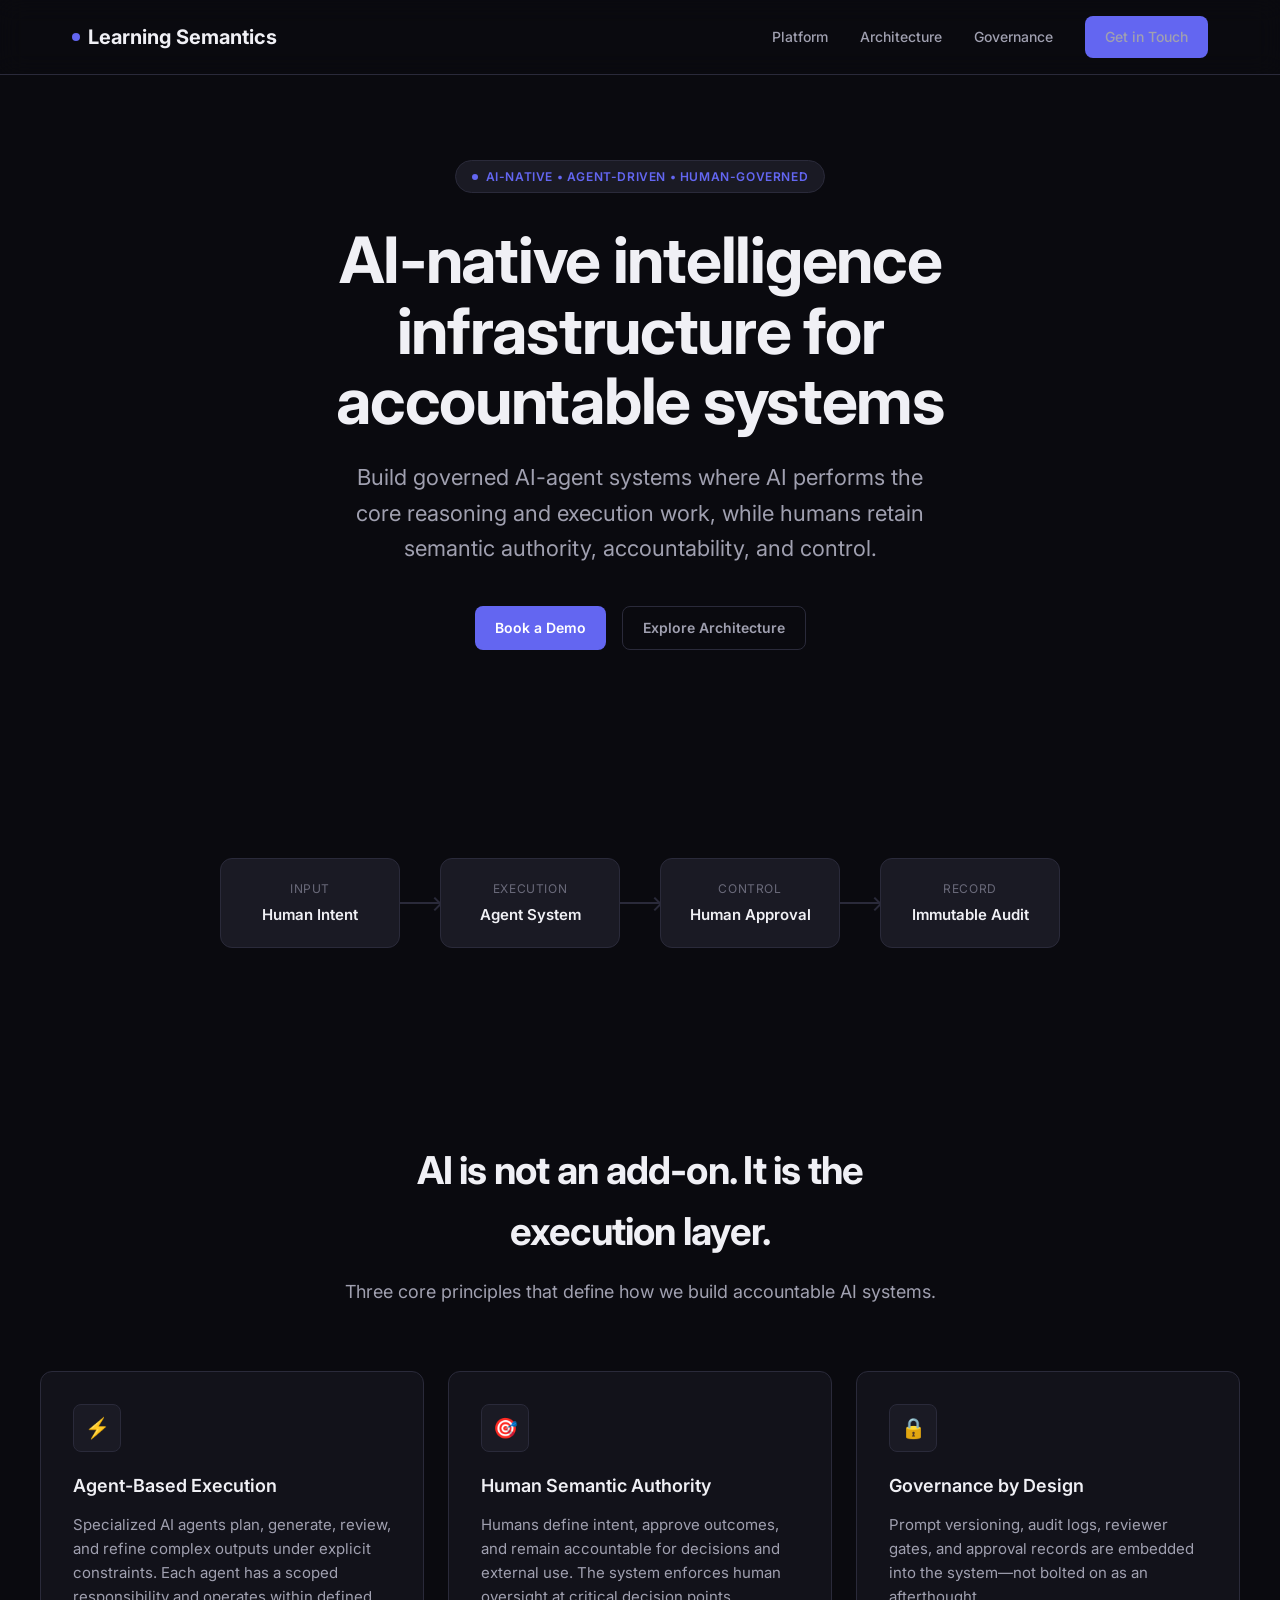
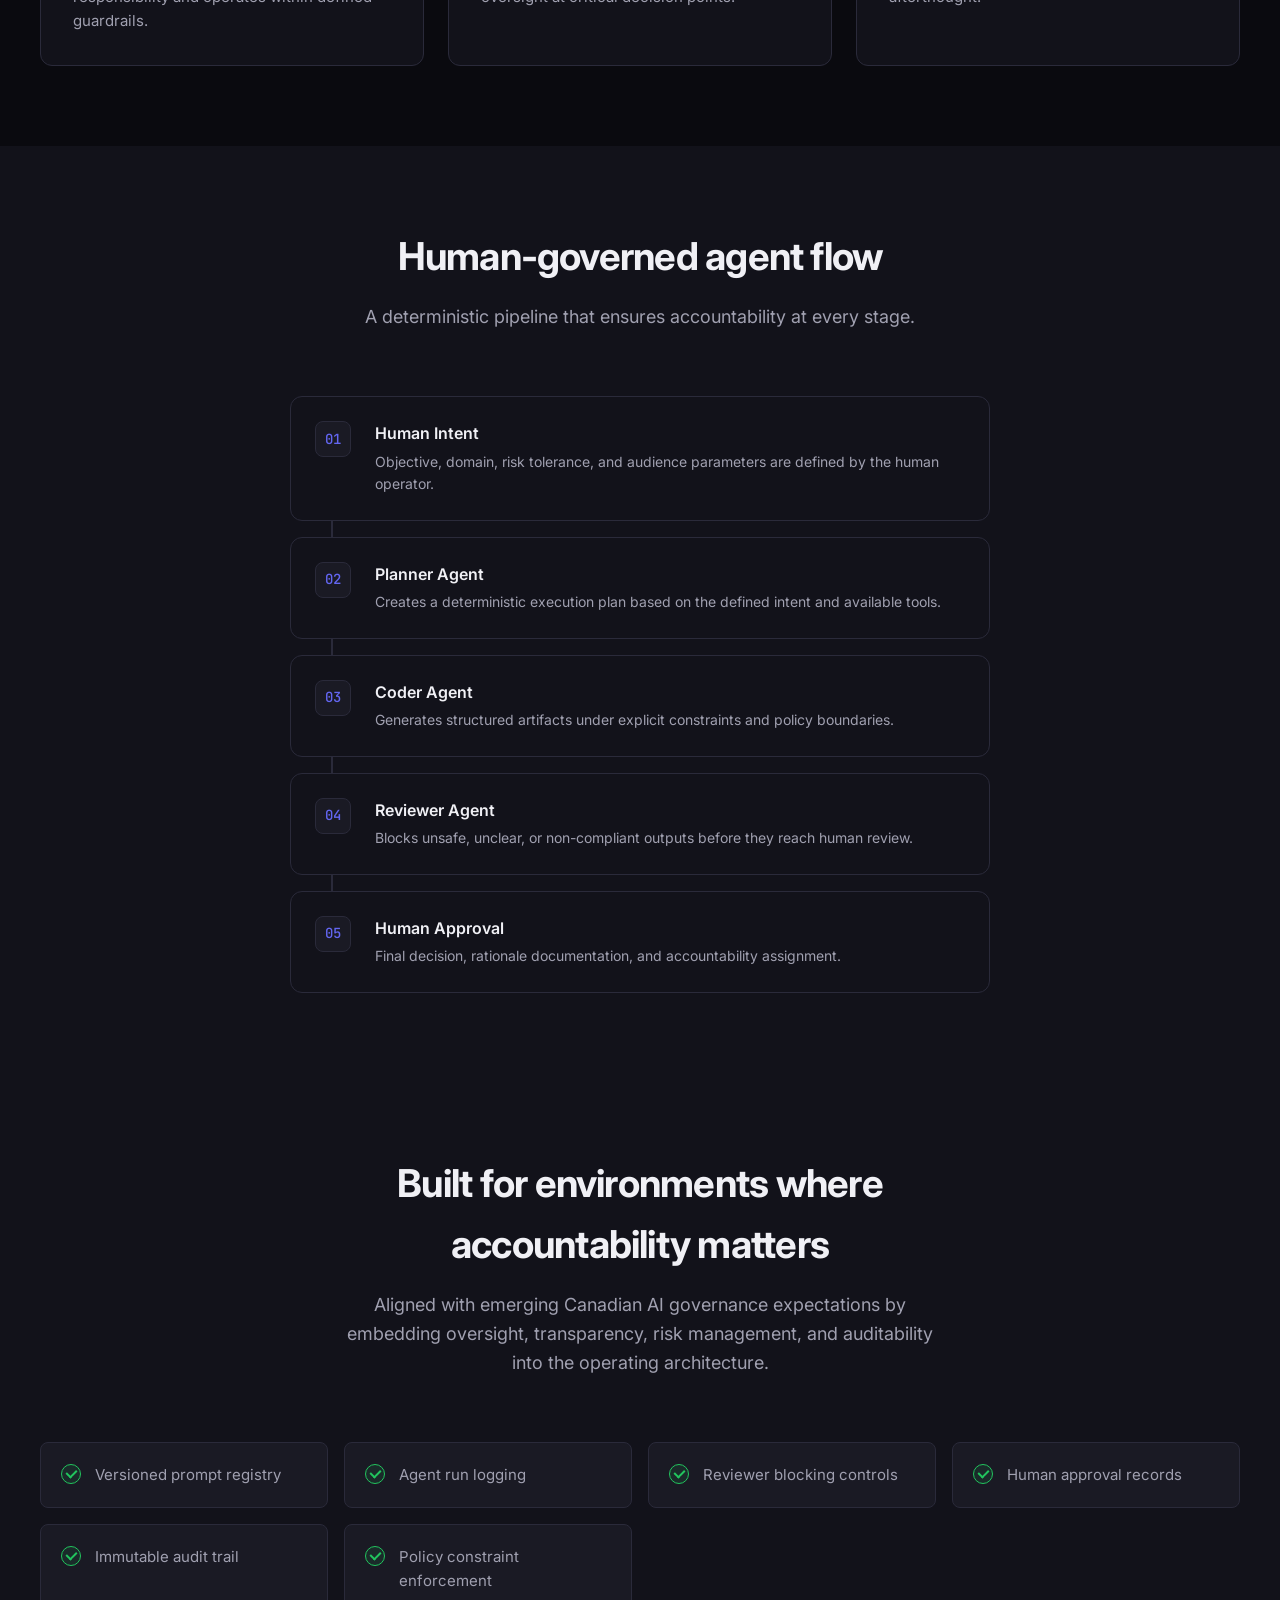
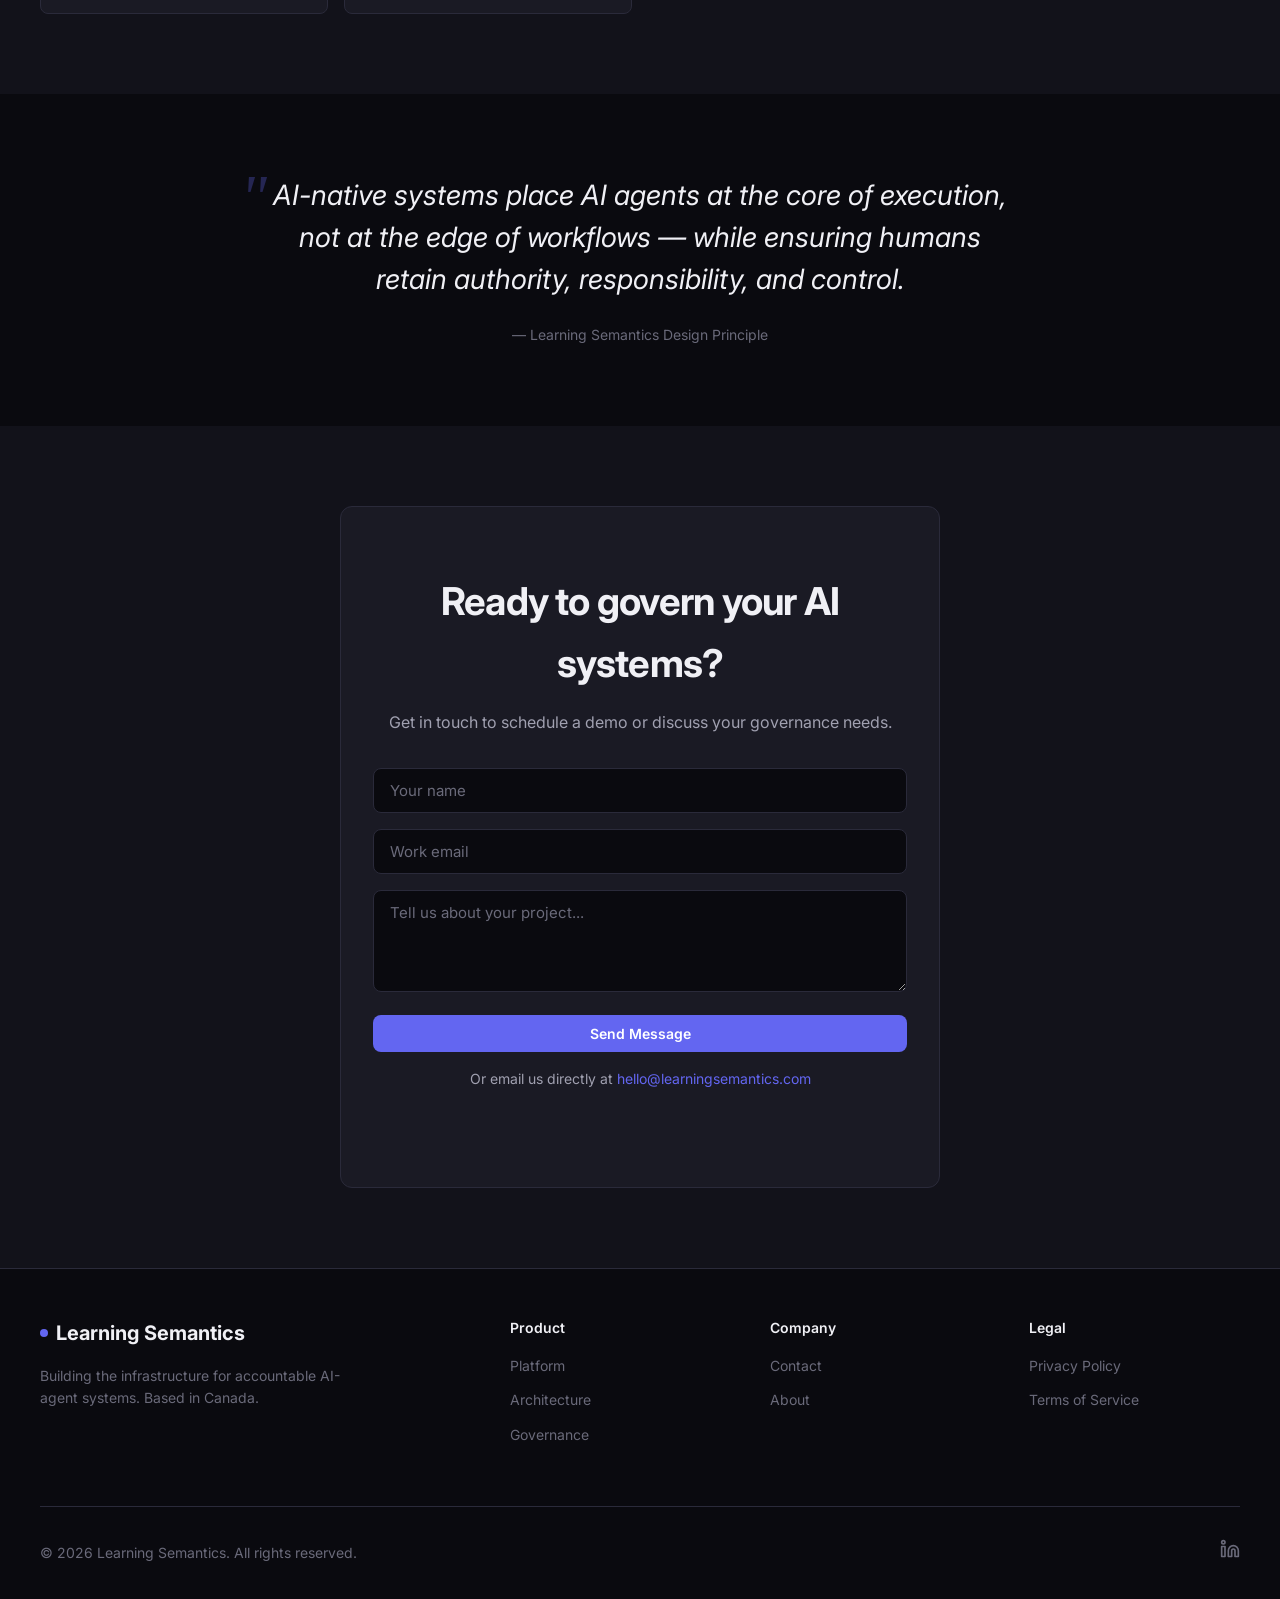
==== commit d3e27d34: "Update index.html" ====
--- a/index.html
+++ b/index.html
@@ -16,7 +16,9 @@
     <link rel="preconnect" href="https://fonts.googleapis.com">
     <link rel="preconnect" href="https://fonts.gstatic.com" crossorigin>
     <link href="https://fonts.googleapis.com/css2?family=Inter:wght@400;500;600;700&family=JetBrains+Mono:wght@400;500&display=swap" rel="stylesheet">
-    
+
+    <!-- Custom SVG favicon with your accent color -->
+<link rel="icon" href="data:image/svg+xml,<svg xmlns='http://www.w3.org/2000/svg' viewBox='0 0 100 100'><circle cx='50' cy='50' r='45' fill='%236366f1'/></svg>">
     <style>
         :root {
             --bg: #0a0a0f;
@@ -869,7 +871,6 @@
     </section>
 
     <!-- CTA -->
-    <!-- Replace the existing CTA section with this -->
 <section id="contact" class="cta-section">
     <div class="container">
         <div class="cta-box fade-in">
@@ -914,8 +915,7 @@
             <div class="footer-col">
                 <h4>Company</h4>
                 <a href="#contact">Contact</a>
-                <a href="#">About</a>
-                <a href="#">Careers</a>
+                <a href="/about.html">About</a>
             </div>
             <div class="footer-col">
                 <h4>Legal</h4>
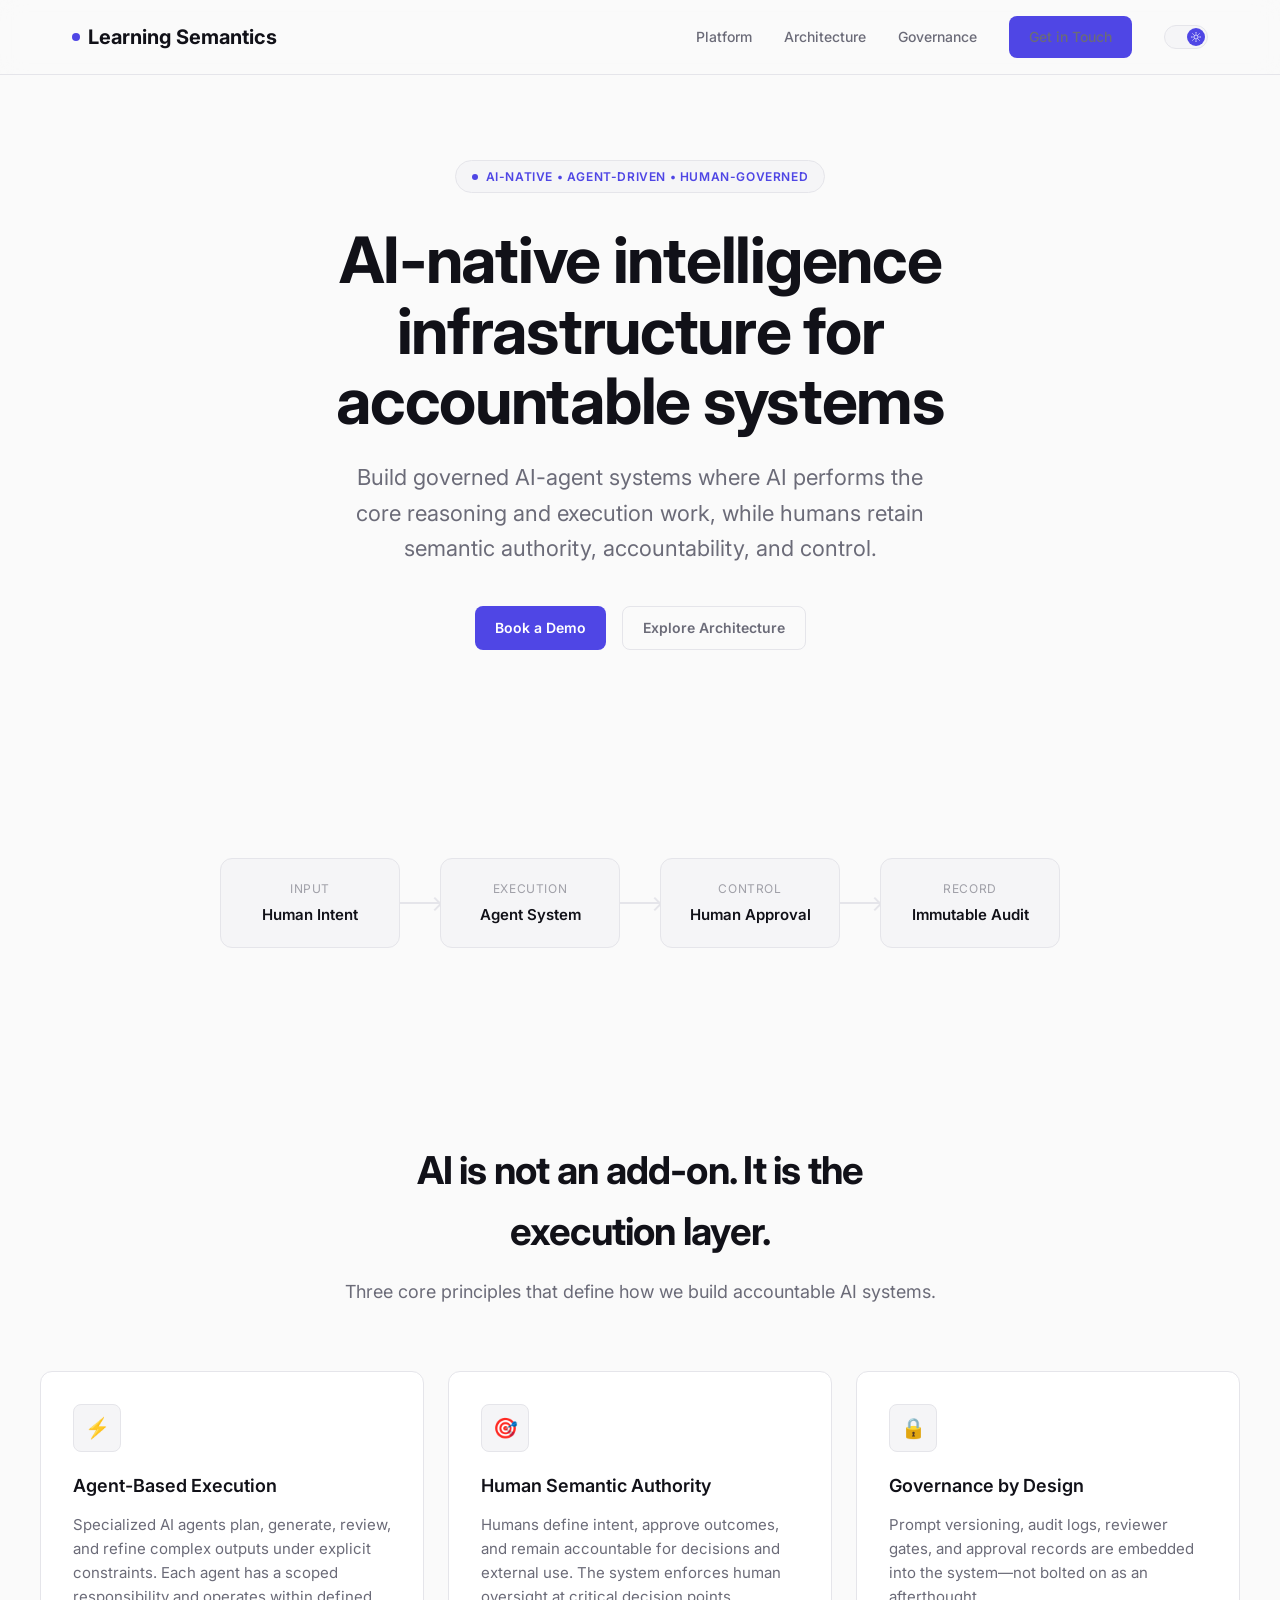
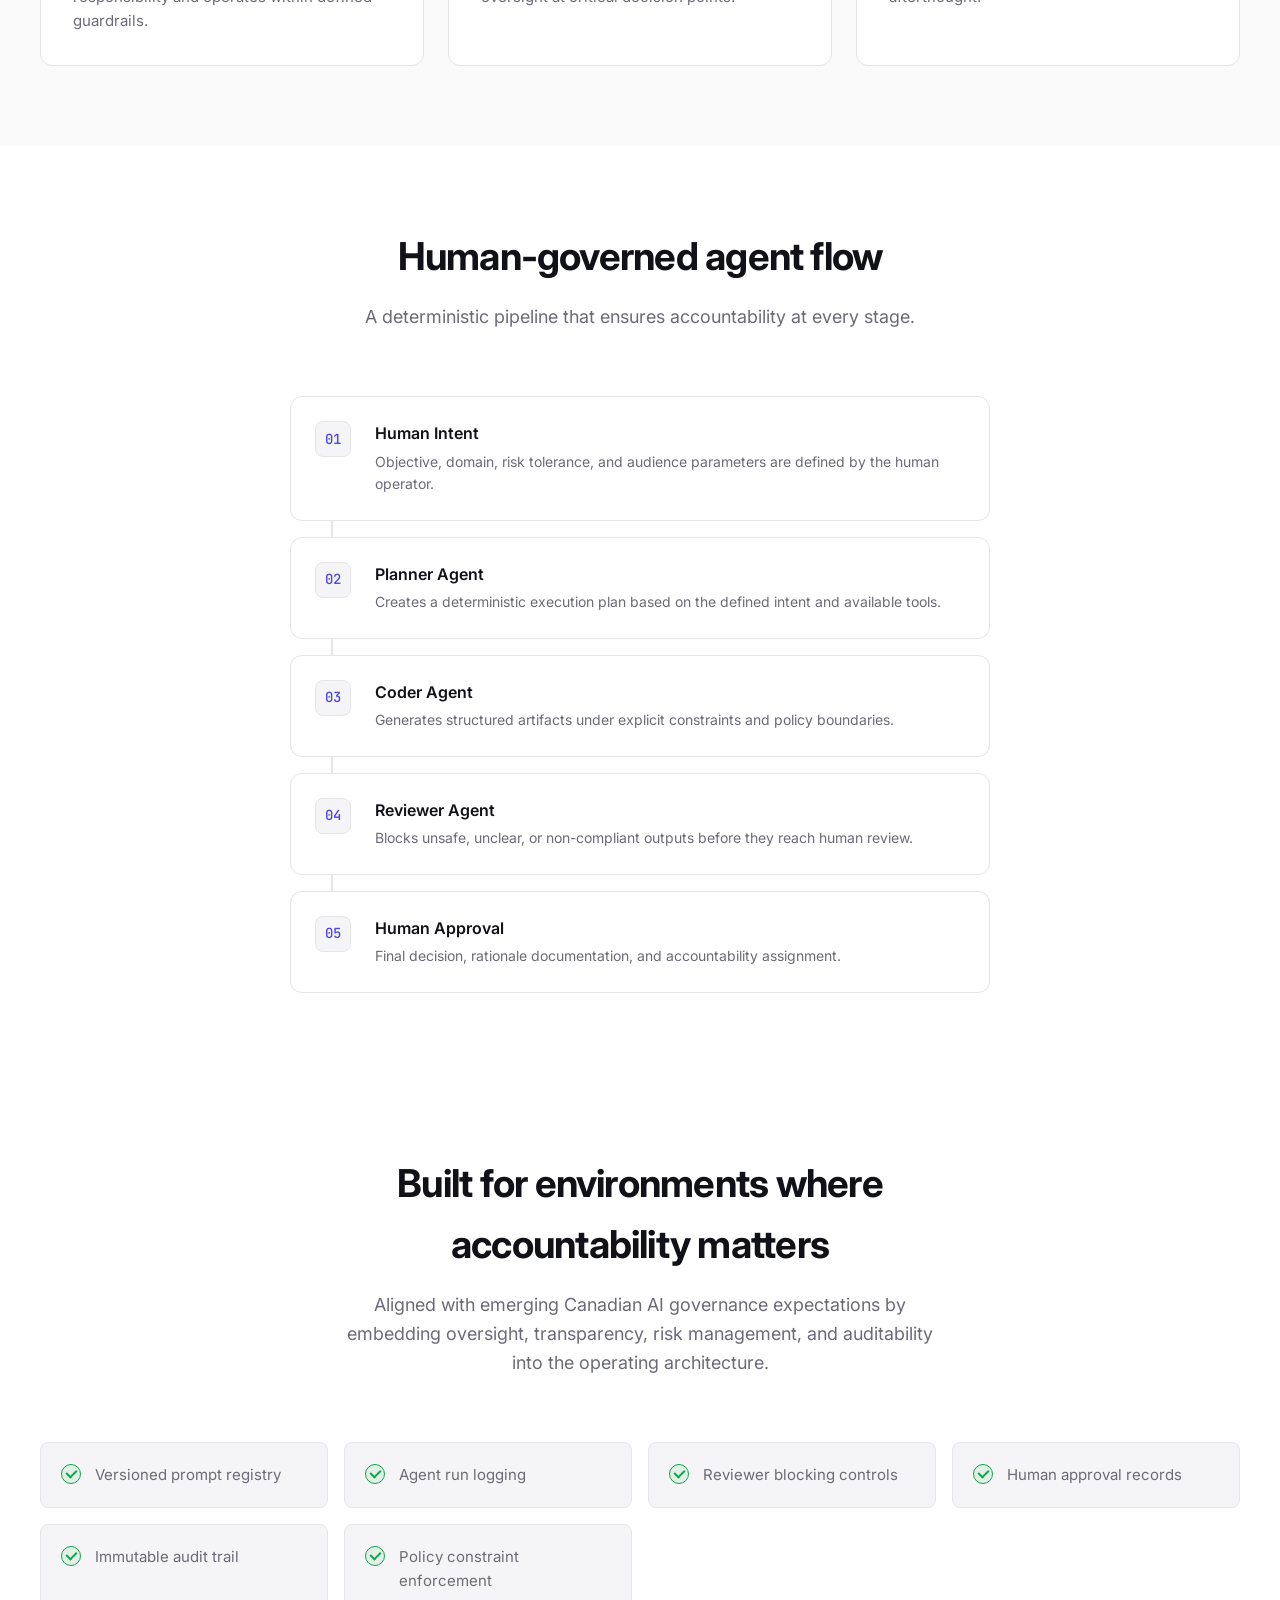
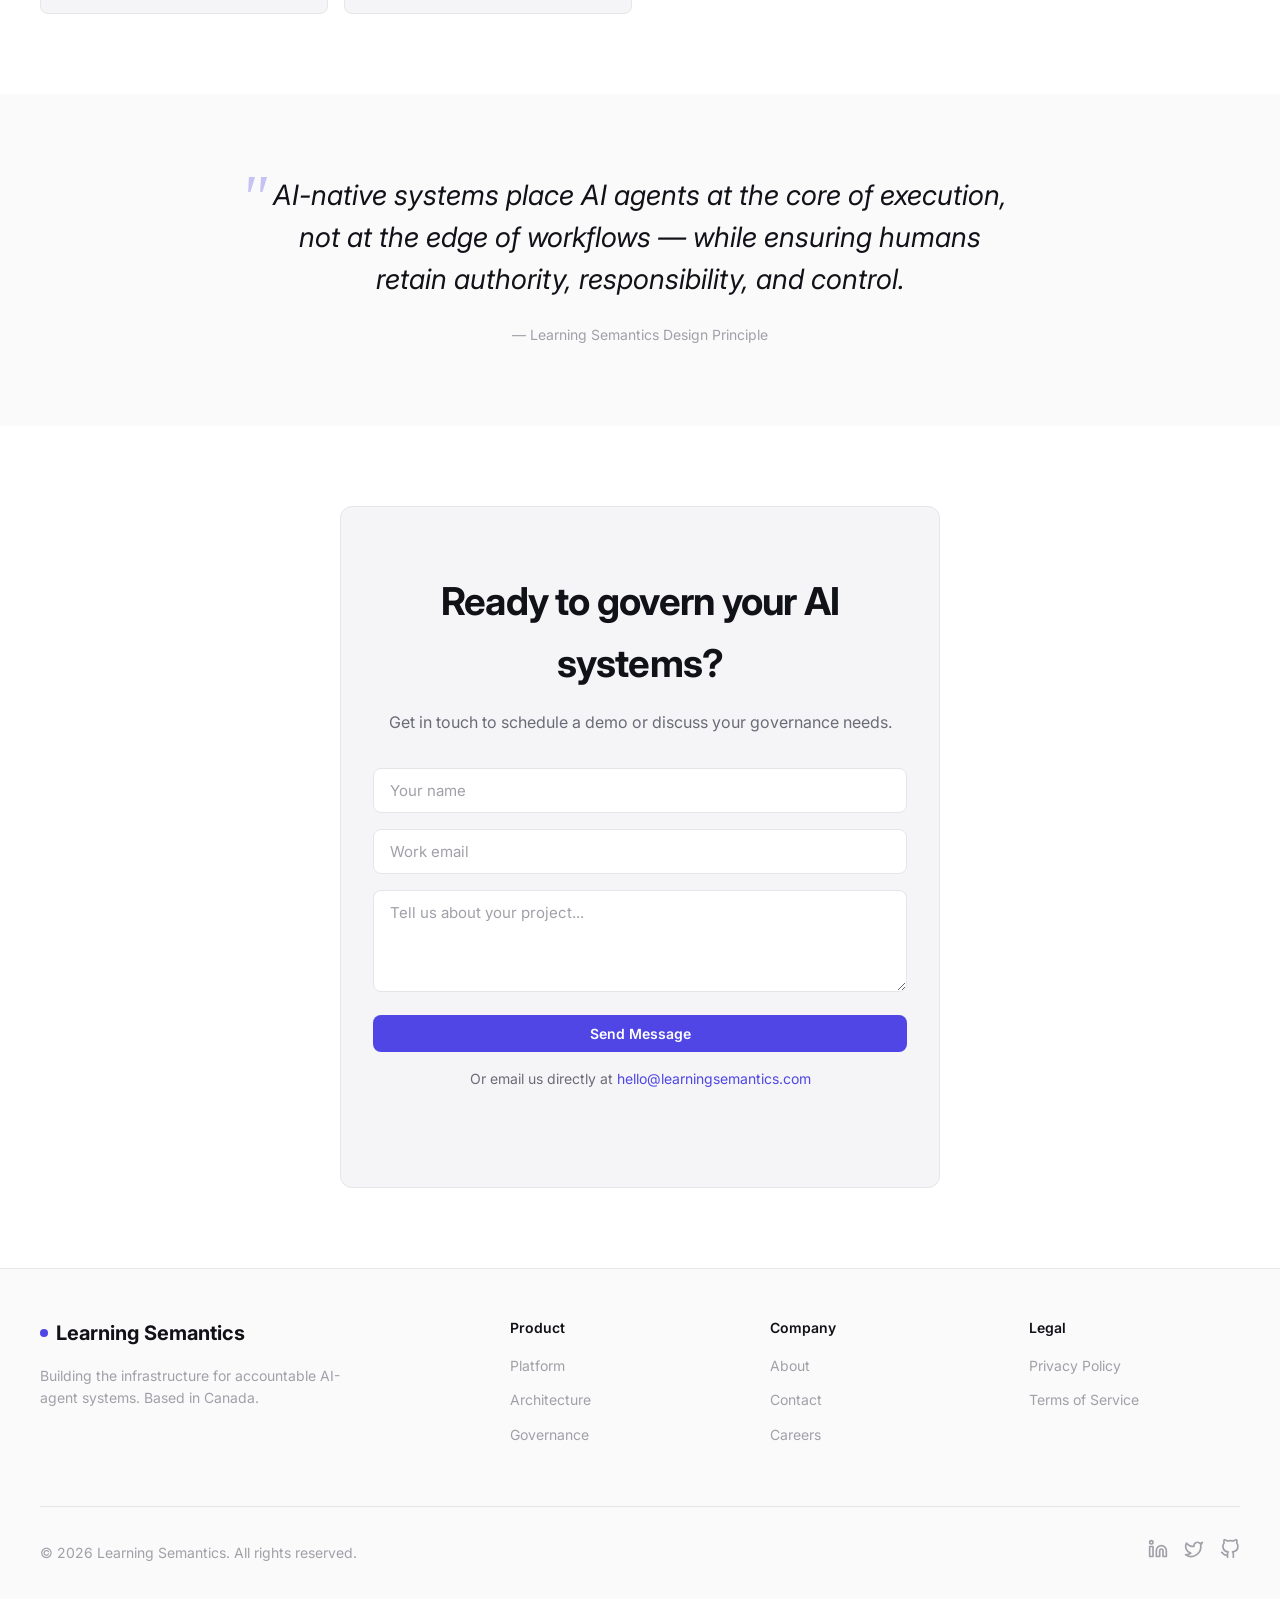
==== commit 7cd1ab41: "Update index.html" ====
--- a/index.html
+++ b/index.html
@@ -5,29 +5,32 @@
     <meta name="viewport" content="width=device-width, initial-scale=1.0">
     <title>Learning Semantics | AI-Native Governance Infrastructure</title>
     <meta name="description" content="Learning Semantics builds governed AI-agent systems where AI performs core reasoning and execution, while humans retain semantic authority, accountability, and control.">
-    
+
     <!-- Open Graph -->
     <meta property="og:title" content="Learning Semantics | AI-Native Governance Infrastructure">
     <meta property="og:description" content="Governed AI-agent systems for accountable organizations.">
     <meta property="og:type" content="website">
     <meta property="og:url" content="https://learningsemantics.com">
-    
+
+    <!-- Favicon -->
+    <link rel="icon" href="data:image/svg+xml,<svg xmlns='http://www.w3.org/2000/svg' viewBox='0 0 100 100'><circle cx='50' cy='50' r='45' fill='%236366f1'/><circle cx='50' cy='50' r='20' fill='%23f0f0f5'/></svg>">
+
     <!-- Fonts -->
     <link rel="preconnect" href="https://fonts.googleapis.com">
     <link rel="preconnect" href="https://fonts.gstatic.com" crossorigin>
     <link href="https://fonts.googleapis.com/css2?family=Inter:wght@400;500;600;700&family=JetBrains+Mono:wght@400;500&display=swap" rel="stylesheet">
 
-    <!-- Custom SVG favicon with your accent color -->
-<link rel="icon" href="data:image/svg+xml,<svg xmlns='http://www.w3.org/2000/svg' viewBox='0 0 100 100'><circle cx='50' cy='50' r='45' fill='%236366f1'/></svg>">
     <style>
         :root {
             --bg: #0a0a0f;
             --bg-elevated: #12121a;
             --bg-card: #1a1a24;
+            --bg-input: #0a0a0f;
             --border: #2a2a3a;
             --text-primary: #f0f0f5;
             --text-secondary: #a0a0b0;
             --text-muted: #6a6a7a;
+            --text-placeholder: #6a6a7a;
             --accent: #6366f1;
             --accent-hover: #818cf8;
             --accent-glow: rgba(99, 102, 241, 0.15);
@@ -37,6 +40,29 @@
             --radius: 12px;
             --radius-sm: 8px;
             --max-width: 1200px;
+            --shadow-sm: 0 1px 2px rgba(0,0,0,0.3);
+            --shadow-md: 0 4px 12px rgba(0,0,0,0.4);
+            --transition: all 0.3s ease;
+        }
+
+        [data-theme="light"] {
+            --bg: #fafafa;
+            --bg-elevated: #ffffff;
+            --bg-card: #f5f5f7;
+            --bg-input: #ffffff;
+            --border: #e5e5ea;
+            --text-primary: #111118;
+            --text-secondary: #6b6b78;
+            --text-muted: #a0a0a8;
+            --text-placeholder: #a0a0a8;
+            --accent: #4f46e5;
+            --accent-hover: #4338ca;
+            --accent-glow: rgba(79, 70, 229, 0.12);
+            --success: #16a34a;
+            --warning: #d97706;
+            --danger: #dc2626;
+            --shadow-sm: 0 1px 2px rgba(0,0,0,0.06);
+            --shadow-md: 0 4px 12px rgba(0,0,0,0.08);
         }
 
         * {
@@ -55,6 +81,68 @@
             color: var(--text-primary);
             line-height: 1.6;
             -webkit-font-smoothing: antialiased;
+            transition: background 0.3s ease, color 0.3s ease;
+        }
+
+        /* Theme Toggle */
+        .theme-toggle {
+            position: relative;
+            width: 44px;
+            height: 24px;
+            background: var(--bg-card);
+            border: 1px solid var(--border);
+            border-radius: 100px;
+            cursor: pointer;
+            transition: var(--transition);
+            display: flex;
+            align-items: center;
+            padding: 2px;
+            flex-shrink: 0;
+        }
+
+        .theme-toggle:hover {
+            border-color: var(--accent);
+        }
+
+        .theme-toggle-knob {
+            width: 18px;
+            height: 18px;
+            background: var(--accent);
+            border-radius: 50%;
+            transition: transform 0.3s cubic-bezier(0.4, 0, 0.2, 1);
+            display: flex;
+            align-items: center;
+            justify-content: center;
+            position: relative;
+        }
+
+        .theme-toggle-knob svg {
+            width: 10px;
+            height: 10px;
+            color: white;
+            transition: opacity 0.2s;
+        }
+
+        .theme-toggle-knob .moon-icon {
+            position: absolute;
+            opacity: 1;
+        }
+
+        .theme-toggle-knob .sun-icon {
+            position: absolute;
+            opacity: 0;
+        }
+
+        [data-theme="light"] .theme-toggle-knob {
+            transform: translateX(20px);
+        }
+
+        [data-theme="light"] .theme-toggle-knob .moon-icon {
+            opacity: 0;
+        }
+
+        [data-theme="light"] .theme-toggle-knob .sun-icon {
+            opacity: 1;
         }
 
         /* Navigation */
@@ -67,6 +155,11 @@
             background: rgba(10, 10, 15, 0.8);
             backdrop-filter: blur(12px);
             border-bottom: 1px solid var(--border);
+            transition: var(--transition);
+        }
+
+        [data-theme="light"] nav {
+            background: rgba(250, 250, 250, 0.85);
         }
 
         .nav-container {
@@ -525,6 +618,59 @@
             margin-bottom: 2rem;
         }
 
+        /* Contact Form */
+        .contact-form {
+            display: flex;
+            flex-direction: column;
+            gap: 1rem;
+            margin-top: 1.5rem;
+            text-align: left;
+        }
+
+        .form-group input,
+        .form-group textarea {
+            width: 100%;
+            padding: 0.75rem 1rem;
+            background: var(--bg-input);
+            border: 1px solid var(--border);
+            border-radius: var(--radius-sm);
+            color: var(--text-primary);
+            font-family: inherit;
+            font-size: 0.9375rem;
+            transition: border-color 0.2s;
+        }
+
+        .form-group input:focus,
+        .form-group textarea:focus {
+            outline: none;
+            border-color: var(--accent);
+        }
+
+        .form-group input::placeholder,
+        .form-group textarea::placeholder {
+            color: var(--text-placeholder);
+        }
+
+        .form-group textarea {
+            resize: vertical;
+            min-height: 100px;
+        }
+
+        .form-note {
+            margin-top: 1rem;
+            font-size: 0.875rem;
+            color: var(--text-muted);
+        }
+
+        .form-note a {
+            color: var(--accent);
+            text-decoration: none;
+        }
+
+        .form-note a:hover {
+            text-decoration: underline;
+        }
+
         /* Footer */
         footer {
             border-top: 1px solid var(--border);
@@ -639,58 +785,8 @@
             opacity: 1;
             transform: translateY(0);
         }
-        .contact-form {
-    display: flex;
-    flex-direction: column;
-    gap: 1rem;
-    margin-top: 1.5rem;
-    text-align: left;
-}
-
-.form-group input,
-.form-group textarea {
-    width: 100%;
-    padding: 0.75rem 1rem;
-    background: var(--bg);
-    border: 1px solid var(--border);
-    border-radius: var(--radius-sm);
-    color: var(--text-primary);
-    font-family: inherit;
-    font-size: 0.9375rem;
-    transition: border-color 0.2s;
-}
-
-.form-group input:focus,
-.form-group textarea:focus {
-    outline: none;
-    border-color: var(--accent);
-}
-
-.form-group input::placeholder,
-.form-group textarea::placeholder {
-    color: var(--text-muted);
-}
-
-.form-group textarea {
-    resize: vertical;
-    min-height: 100px;
-}
-
-.form-note {
-    margin-top: 1rem;
-    font-size: 0.875rem;
-    color: var(--text-muted);
-}
-
-.form-note a {
-    color: var(--accent);
-    text-decoration: none;
-}
-
-.form-note a:hover {
-    text-decoration: underline;
-}
     </style>
+<base target="_blank">
 </head>
 <body>
 
@@ -706,13 +802,24 @@
                 <a href="#architecture">Architecture</a>
                 <a href="#governance">Governance</a>
                 <a href="#contact" class="btn btn-primary">Get in Touch</a>
+                <button class="theme-toggle" id="themeToggle" aria-label="Toggle dark/light mode">
+                    <div class="theme-toggle-knob">
+                        <svg class="moon-icon" fill="none" stroke="currentColor" stroke-width="2" viewBox="0 0 24 24">
+                            <path stroke-linecap="round" stroke-linejoin="round" d="M21 12.79A9 9 0 1111.21 3 7 7 0 0021 12.79z"/>
+                        </svg>
+                        <svg class="sun-icon" fill="none" stroke="currentColor" stroke-width="2" viewBox="0 0 24 24">
+                            <circle cx="12" cy="12" r="5"/>
+                            <path stroke-linecap="round" stroke-linejoin="round" d="M12 1v2m0 18v2M4.22 4.22l1.42 1.42m12.72 12.72l1.42 1.42M1 12h2m18 0h2M4.22 19.78l1.42-1.42M18.36 5.64l1.42-1.42"/>
+                        </svg>
+                    </div>
+                </button>
             </div>
         </div>
     </nav>
 
     <!-- Hero -->
     <section class="hero">
-        <div class="badge">AI-Native • Agent-Driven • Human-Governed</div>
+        <div class="badge">AI-Native &bull; Agent-Driven &bull; Human-Governed</div>
         <h1>AI-native intelligence infrastructure for accountable systems</h1>
         <p class="hero-subtitle">
             Build governed AI-agent systems where AI performs the core reasoning and execution work, while humans retain semantic authority, accountability, and control.
@@ -757,19 +864,19 @@
             </div>
             <div class="platform-grid">
                 <div class="platform-card fade-in">
-                    <div class="icon">⚡</div>
+                    <div class="icon">&#9889;</div>
                     <h3>Agent-Based Execution</h3>
                     <p>Specialized AI agents plan, generate, review, and refine complex outputs under explicit constraints. Each agent has a scoped responsibility and operates within defined guardrails.</p>
                 </div>
                 <div class="platform-card fade-in">
-                    <div class="icon">🎯</div>
+                    <div class="icon">&#127919;</div>
                     <h3>Human Semantic Authority</h3>
                     <p>Humans define intent, approve outcomes, and remain accountable for decisions and external use. The system enforces human oversight at critical decision points.</p>
                 </div>
                 <div class="platform-card fade-in">
-                    <div class="icon">🔒</div>
+                    <div class="icon">&#128274;</div>
                     <h3>Governance by Design</h3>
-                    <p>Prompt versioning, audit logs, reviewer gates, and approval records are embedded into the system—not bolted on as an afterthought.</p>
+                    <p>Prompt versioning, audit logs, reviewer gates, and approval records are embedded into the system&mdash;not bolted on as an afterthought.</p>
                 </div>
             </div>
         </div>
@@ -863,39 +970,40 @@
         <div class="container">
             <div class="quote-section fade-in">
                 <blockquote>
-                    AI-native systems place AI agents at the core of execution, not at the edge of workflows — while ensuring humans retain authority, responsibility, and control.
+                    AI-native systems place AI agents at the core of execution, not at the edge of workflows &mdash; while ensuring humans retain authority, responsibility, and control.
                 </blockquote>
-                <p class="quote-author">— Learning Semantics Design Principle</p>
+                <p class="quote-author">&mdash; Learning Semantics Design Principle</p>
             </div>
         </div>
     </section>
 
     <!-- CTA -->
-<section id="contact" class="cta-section">
-    <div class="container">
-        <div class="cta-box fade-in">
-            <h2>Ready to govern your AI systems?</h2>
-            <p>Get in touch to schedule a demo or discuss your governance needs.</p>
-            
-            <form action="https://formspree.io/f/YOUR_FORM_ID" method="POST" class="contact-form">
-                <div class="form-group">
-                    <input type="text" name="name" placeholder="Your name" required>
-                </div>
-                <div class="form-group">
-                    <input type="email" name="email" placeholder="Work email" required>
-                </div>
-                <div class="form-group">
-                    <textarea name="message" rows="4" placeholder="Tell us about your project..." required></textarea>
-                </div>
-                <input type="text" name="_gotcha" style="display:none">
-                <button type="submit" class="btn btn-primary" style="width: 100%; justify-content: center;">
-                    Send Message
-                </button>
-            </form>
-            <p class="form-note">Or email us directly at <a href="mailto:hello@learningsemantics.com">hello@learningsemantics.com</a></p>
+    <section id="contact" class="cta-section">
+        <div class="container">
+            <div class="cta-box fade-in">
+                <h2>Ready to govern your AI systems?</h2>
+                <p>Get in touch to schedule a demo or discuss your governance needs.</p>
+
+                <form action="https://formspree.io/f/YOUR_FORM_ID" method="POST" class="contact-form">
+                    <div class="form-group">
+                        <input type="text" name="name" placeholder="Your name" required>
+                    </div>
+                    <div class="form-group">
+                        <input type="email" name="email" placeholder="Work email" required>
+                    </div>
+                    <div class="form-group">
+                        <textarea name="message" rows="4" placeholder="Tell us about your project..." required></textarea>
+                    </div>
+                    <input type="text" name="_gotcha" style="display:none">
+                    <button type="submit" class="btn btn-primary" style="width: 100%; justify-content: center;">
+                        Send Message
+                    </button>
+                </form>
+                <p class="form-note">Or email us directly at <a href="mailto:hello@learningsemantics.com">hello@learningsemantics.com</a></p>
+            </div>
         </div>
-    </div>
-</section>
+    </section>
+
     <!-- Footer -->
     <footer>
         <div class="footer-grid">
@@ -914,8 +1022,9 @@
             </div>
             <div class="footer-col">
                 <h4>Company</h4>
+                <a href="/about.html">About</a>
                 <a href="#contact">Contact</a>
-                <a href="/about.html">About</a>
+                <a href="#">Careers</a>
             </div>
             <div class="footer-col">
                 <h4>Legal</h4>
@@ -929,11 +1038,40 @@
                 <a href="#" aria-label="LinkedIn">
                     <svg width="20" height="20" viewBox="0 0 24 24" fill="none" stroke="currentColor" stroke-width="2" stroke-linecap="round" stroke-linejoin="round"><path d="M16 8a6 6 0 0 1 6 6v7h-4v-7a2 2 0 0 0-2-2 2 2 0 0 0-2 2v7h-4v-7a6 6 0 0 1 6-6z"/><rect x="2" y="9" width="4" height="12"/><circle cx="4" cy="4" r="2"/></svg>
                 </a>
+                <a href="#" aria-label="Twitter">
+                    <svg width="20" height="20" viewBox="0 0 24 24" fill="none" stroke="currentColor" stroke-width="2" stroke-linecap="round" stroke-linejoin="round"><path d="M22 4s-.7 2.1-2 3.4c1.6 10-9.4 17.3-18 11.6 2.2.1 4.4-.6 6-2C3 15.5.5 9.6 3 5c2.2 2.6 5.6 4.1 9 4-.9-4.2 4-6.6 7-3.8 1.1 0 3-1.2 3-1.2z"/></svg>
+                </a>
+                <a href="#" aria-label="GitHub">
+                    <svg width="20" height="20" viewBox="0 0 24 24" fill="none" stroke="currentColor" stroke-width="2" stroke-linecap="round" stroke-linejoin="round"><path d="M9 19c-5 1.5-5-2.5-7-3m14 6v-3.87a3.37 3.37 0 0 0-.94-2.61c3.14-.35 6.44-1.54 6.44-7A5.44 5.44 0 0 0 20 4.77 5.07 5.07 0 0 0 19.91 1S18.73.65 16 2.48a13.38 13.38 0 0 0-7 0C6.27.65 5.09 1 5.09 1A5.07 5.07 0 0 0 5 4.77a5.44 5.44 0 0 0-1.5 3.78c0 5.42 3.3 6.61 6.44 7A3.37 3.37 0 0 0 9 18.13V22"/></svg>
+                </a>
             </div>
         </div>
     </footer>
 
     <script>
+        // Theme Toggle
+        (function() {
+            const toggle = document.getElementById('themeToggle');
+            const html = document.documentElement;
+
+            // Check for saved preference or system preference
+            const savedTheme = localStorage.getItem('theme');
+            const systemPrefersLight = window.matchMedia('(prefers-color-scheme: light)').matches;
+
+            if (savedTheme) {
+                html.setAttribute('data-theme', savedTheme);
+            } else if (systemPrefersLight) {
+                html.setAttribute('data-theme', 'light');
+            }
+
+            toggle.addEventListener('click', function() {
+                const currentTheme = html.getAttribute('data-theme');
+                const newTheme = currentTheme === 'light' ? 'dark' : 'light';
+                html.setAttribute('data-theme', newTheme);
+                localStorage.setItem('theme', newTheme);
+            });
+        })();
+
         // Scroll fade-in animation
         const observerOptions = {
             threshold: 0.1,
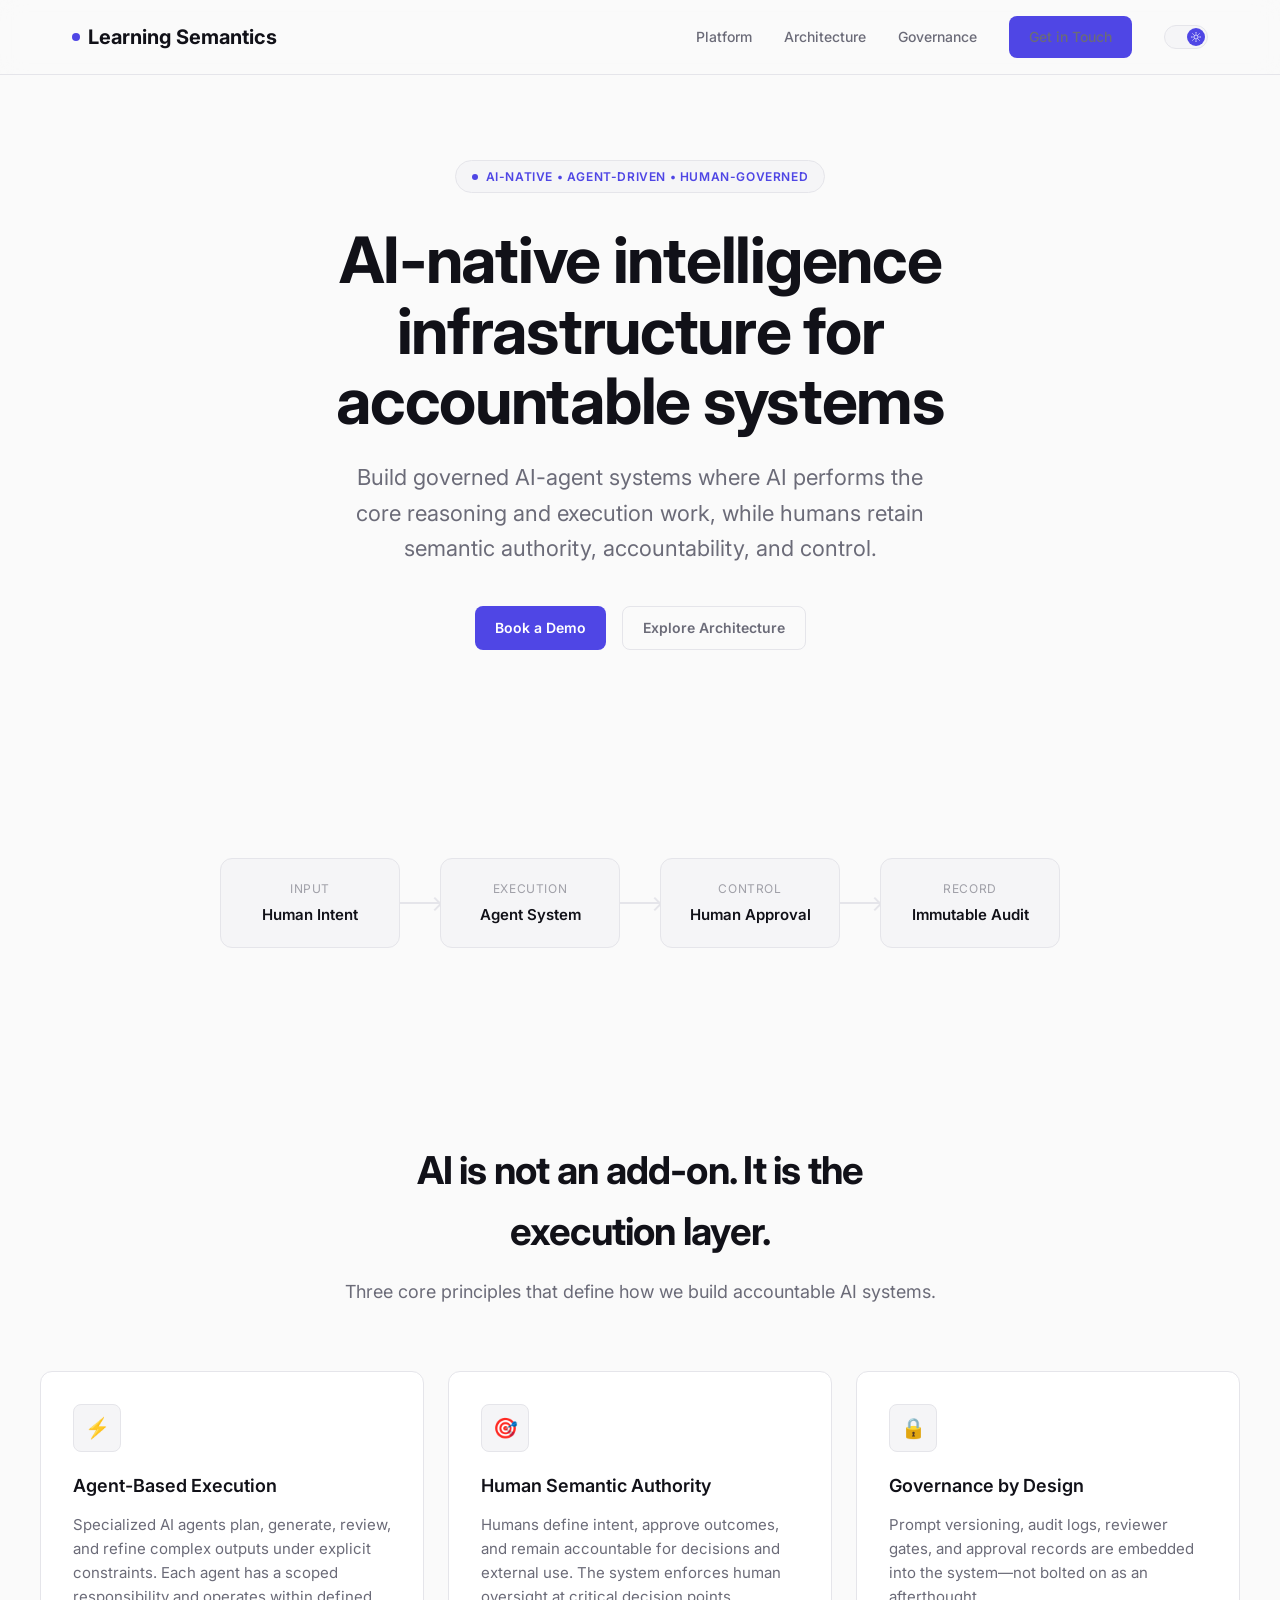
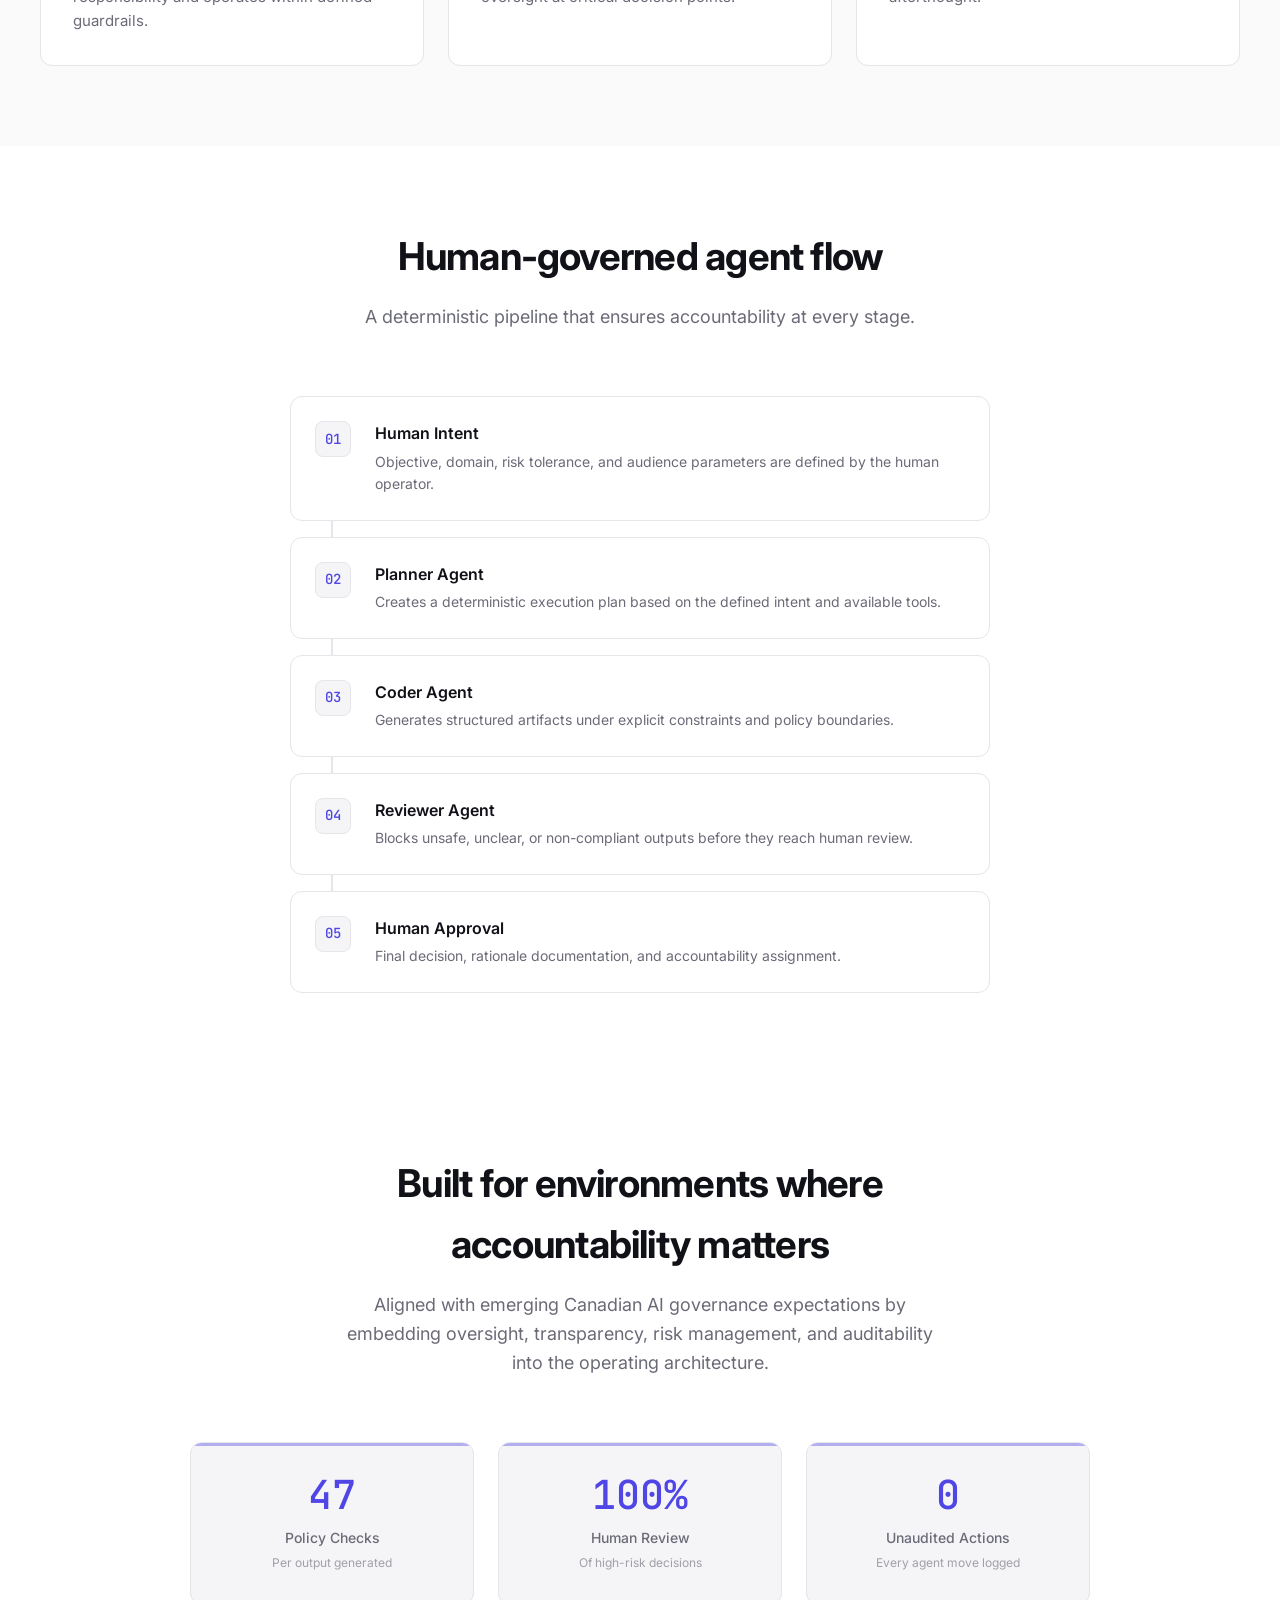
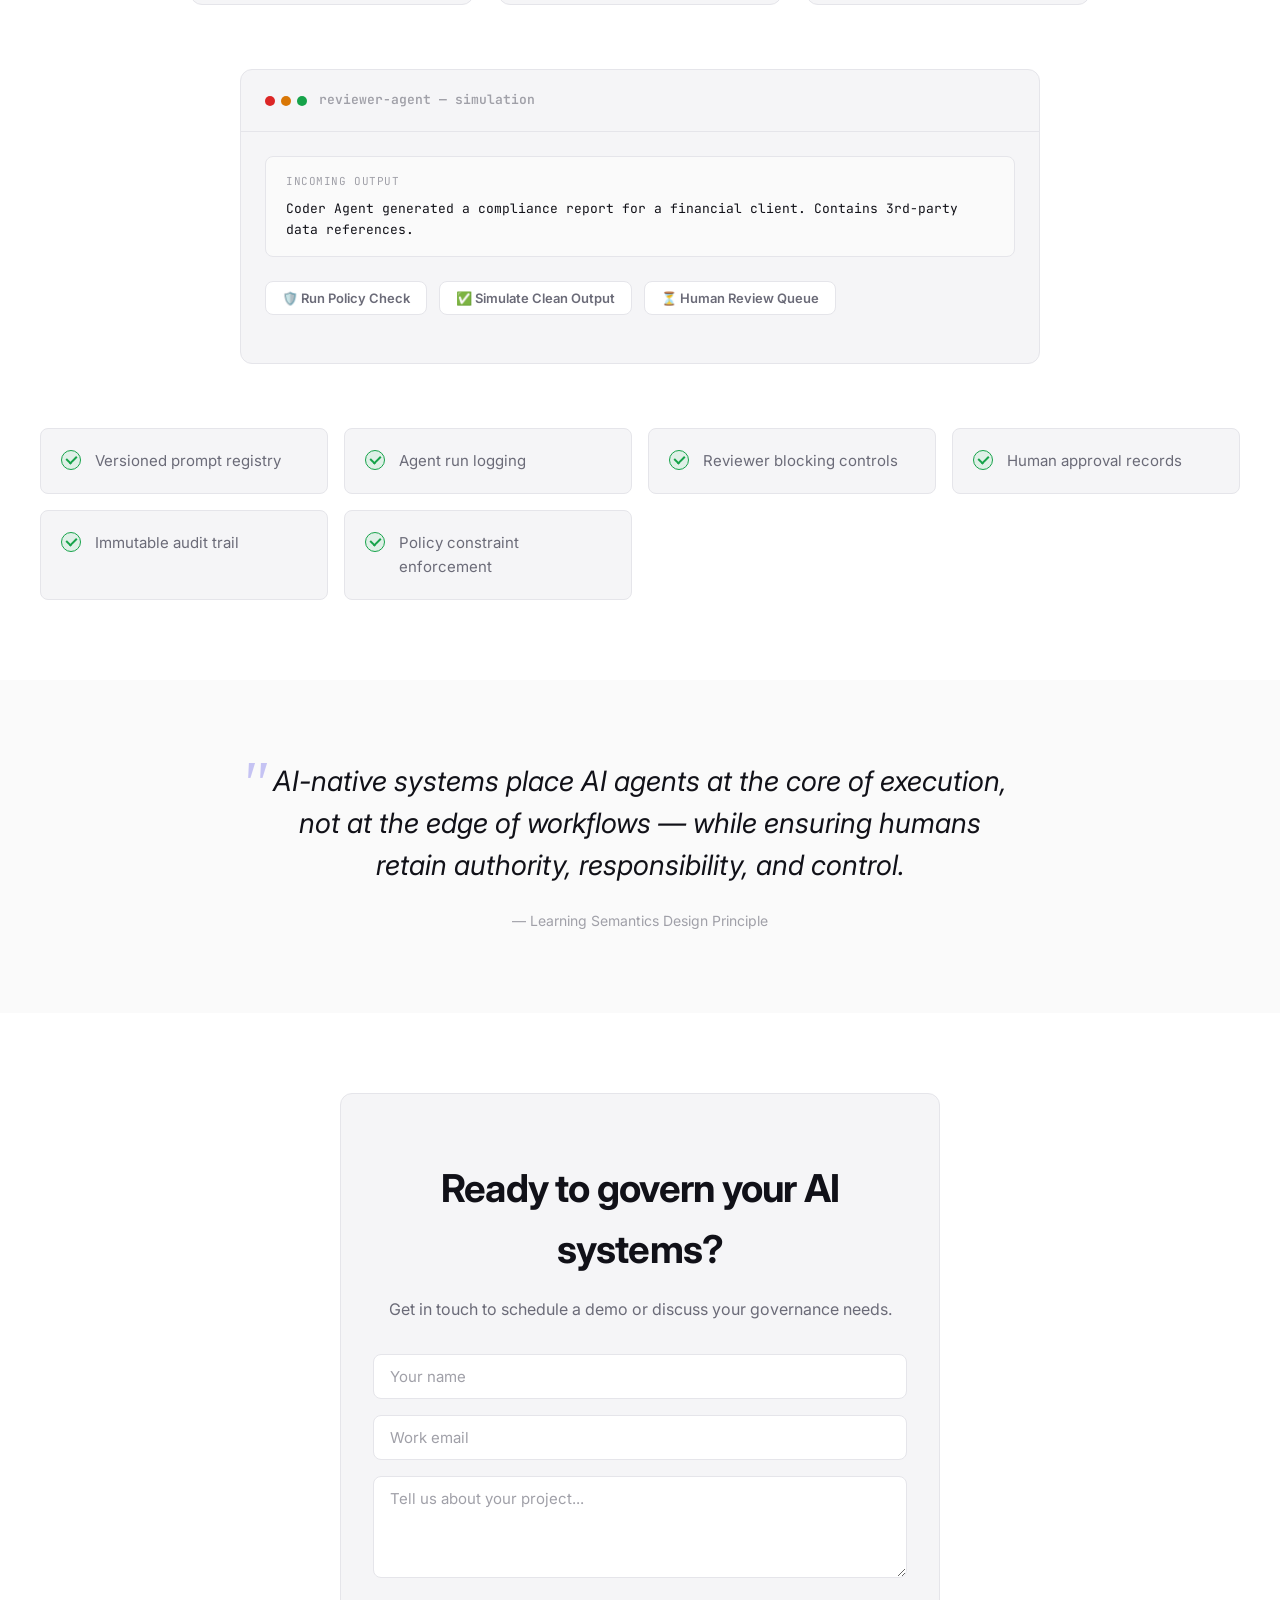
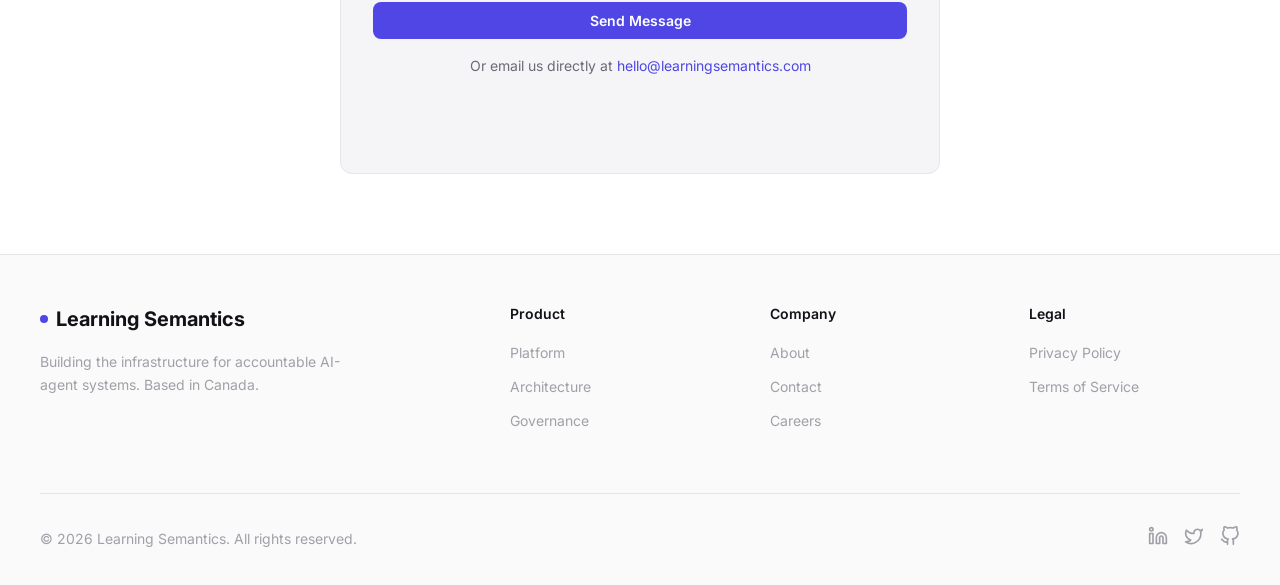
==== commit 06ba7b99: "Update index.html" ====
--- a/index.html
+++ b/index.html
@@ -6,16 +6,13 @@
     <title>Learning Semantics | AI-Native Governance Infrastructure</title>
     <meta name="description" content="Learning Semantics builds governed AI-agent systems where AI performs core reasoning and execution, while humans retain semantic authority, accountability, and control.">
 
-    <!-- Open Graph -->
     <meta property="og:title" content="Learning Semantics | AI-Native Governance Infrastructure">
     <meta property="og:description" content="Governed AI-agent systems for accountable organizations.">
     <meta property="og:type" content="website">
     <meta property="og:url" content="https://learningsemantics.com">
 
-    <!-- Favicon -->
     <link rel="icon" href="data:image/svg+xml,<svg xmlns='http://www.w3.org/2000/svg' viewBox='0 0 100 100'><circle cx='50' cy='50' r='45' fill='%236366f1'/><circle cx='50' cy='50' r='20' fill='%23f0f0f5'/></svg>">
 
-    <!-- Fonts -->
     <link rel="preconnect" href="https://fonts.googleapis.com">
     <link rel="preconnect" href="https://fonts.gstatic.com" crossorigin>
     <link href="https://fonts.googleapis.com/css2?family=Inter:wght@400;500;600;700&family=JetBrains+Mono:wght@400;500&display=swap" rel="stylesheet">
@@ -34,6 +31,7 @@
             --accent: #6366f1;
             --accent-hover: #818cf8;
             --accent-glow: rgba(99, 102, 241, 0.15);
+            --accent-muted: rgba(99, 102, 241, 0.08);
             --success: #22c55e;
             --warning: #f59e0b;
             --danger: #ef4444;
@@ -58,6 +56,7 @@
             --accent: #4f46e5;
             --accent-hover: #4338ca;
             --accent-glow: rgba(79, 70, 229, 0.12);
+            --accent-muted: rgba(79, 70, 229, 0.06);
             --success: #16a34a;
             --warning: #d97706;
             --danger: #dc2626;
@@ -65,15 +64,9 @@
             --shadow-md: 0 4px 12px rgba(0,0,0,0.08);
         }
 
-        * {
-            margin: 0;
-            padding: 0;
-            box-sizing: border-box;
-        }
-
-        html {
-            scroll-behavior: smooth;
-        }
+        * { margin: 0; padding: 0; box-sizing: border-box; }
+
+        html { scroll-behavior: smooth; }
 
         body {
             font-family: 'Inter', -apple-system, BlinkMacSystemFont, sans-serif;
@@ -100,9 +93,7 @@
             flex-shrink: 0;
         }
 
-        .theme-toggle:hover {
-            border-color: var(--accent);
-        }
+        .theme-toggle:hover { border-color: var(--accent); }
 
         .theme-toggle-knob {
             width: 18px;
@@ -123,27 +114,12 @@
             transition: opacity 0.2s;
         }
 
-        .theme-toggle-knob .moon-icon {
-            position: absolute;
-            opacity: 1;
-        }
-
-        .theme-toggle-knob .sun-icon {
-            position: absolute;
-            opacity: 0;
-        }
-
-        [data-theme="light"] .theme-toggle-knob {
-            transform: translateX(20px);
-        }
-
-        [data-theme="light"] .theme-toggle-knob .moon-icon {
-            opacity: 0;
-        }
-
-        [data-theme="light"] .theme-toggle-knob .sun-icon {
-            opacity: 1;
-        }
+        .theme-toggle-knob .moon-icon { position: absolute; opacity: 1; }
+        .theme-toggle-knob .sun-icon { position: absolute; opacity: 0; }
+
+        [data-theme="light"] .theme-toggle-knob { transform: translateX(20px); }
+        [data-theme="light"] .theme-toggle-knob .moon-icon { opacity: 0; }
+        [data-theme="light"] .theme-toggle-knob .sun-icon { opacity: 1; }
 
         /* Navigation */
         nav {
@@ -158,9 +134,7 @@
             transition: var(--transition);
         }
 
-        [data-theme="light"] nav {
-            background: rgba(250, 250, 250, 0.85);
-        }
+        [data-theme="light"] nav { background: rgba(250, 250, 250, 0.85); }
 
         .nav-container {
             max-width: var(--max-width);
@@ -203,9 +177,7 @@
             transition: color 0.2s;
         }
 
-        .nav-links a:hover {
-            color: var(--text-primary);
-        }
+        .nav-links a:hover { color: var(--text-primary); }
 
         .btn {
             display: inline-flex;
@@ -467,13 +439,9 @@
             transition: all 0.3s;
         }
 
-        .arch-step:hover {
-            border-color: var(--accent);
-        }
-
-        .arch-step:not(:last-child) {
-            margin-bottom: 1rem;
-        }
+        .arch-step:hover { border-color: var(--accent); }
+
+        .arch-step:not(:last-child) { margin-bottom: 1rem; }
 
         .arch-step:not(:last-child)::after {
             content: '';
@@ -512,11 +480,236 @@
             font-size: 0.875rem;
         }
 
-        /* Governance */
+        /* ============================================
+           GOVERNANCE SECTION — NEW FEATURES
+           ============================================ */
+
         .governance-section {
             background: var(--bg-elevated);
         }
 
+        /* Feature 1: Policy Counter Stats */
+        .governance-stats {
+            display: grid;
+            grid-template-columns: repeat(3, 1fr);
+            gap: 1.5rem;
+            max-width: 900px;
+            margin: 0 auto 4rem;
+        }
+
+        .stat-card {
+            background: var(--bg-card);
+            border: 1px solid var(--border);
+            border-radius: var(--radius);
+            padding: 2rem;
+            text-align: center;
+            transition: all 0.3s;
+            position: relative;
+            overflow: hidden;
+        }
+
+        .stat-card:hover {
+            border-color: var(--accent);
+            transform: translateY(-2px);
+        }
+
+        .stat-card::before {
+            content: '';
+            position: absolute;
+            top: 0;
+            left: 0;
+            right: 0;
+            height: 3px;
+            background: var(--accent);
+            opacity: 0.4;
+        }
+
+        .stat-number {
+            font-family: 'JetBrains Mono', monospace;
+            font-size: 2.5rem;
+            font-weight: 500;
+            color: var(--accent);
+            line-height: 1;
+            margin-bottom: 0.75rem;
+        }
+
+        .stat-label {
+            font-size: 0.875rem;
+            color: var(--text-secondary);
+            font-weight: 500;
+        }
+
+        .stat-sublabel {
+            font-size: 0.75rem;
+            color: var(--text-muted);
+            margin-top: 0.25rem;
+        }
+
+        /* Feature 2: Interactive Demo */
+        .demo-section {
+            max-width: 800px;
+            margin: 0 auto 4rem;
+        }
+
+        .demo-container {
+            background: var(--bg-card);
+            border: 1px solid var(--border);
+            border-radius: var(--radius);
+            overflow: hidden;
+        }
+
+        .demo-header {
+            padding: 1.25rem 1.5rem;
+            border-bottom: 1px solid var(--border);
+            display: flex;
+            align-items: center;
+            gap: 0.75rem;
+        }
+
+        .demo-dots {
+            display: flex;
+            gap: 6px;
+        }
+
+        .demo-dot {
+            width: 10px;
+            height: 10px;
+            border-radius: 50%;
+        }
+
+        .demo-dot.red { background: var(--danger); }
+        .demo-dot.yellow { background: var(--warning); }
+        .demo-dot.green { background: var(--success); }
+
+        .demo-title {
+            font-size: 0.8125rem;
+            font-weight: 600;
+            color: var(--text-muted);
+            font-family: 'JetBrains Mono', monospace;
+        }
+
+        .demo-body {
+            padding: 1.5rem;
+        }
+
+        .demo-scenario {
+            background: var(--bg);
+            border: 1px solid var(--border);
+            border-radius: var(--radius-sm);
+            padding: 1rem 1.25rem;
+            margin-bottom: 1.5rem;
+            font-family: 'JetBrains Mono', monospace;
+            font-size: 0.8125rem;
+            color: var(--text-secondary);
+        }
+
+        .demo-scenario-label {
+            font-size: 0.6875rem;
+            text-transform: uppercase;
+            letter-spacing: 0.05em;
+            color: var(--text-muted);
+            margin-bottom: 0.5rem;
+        }
+
+        .demo-scenario-text {
+            color: var(--text-primary);
+        }
+
+        .demo-actions {
+            display: flex;
+            gap: 0.75rem;
+            flex-wrap: wrap;
+            margin-bottom: 1.5rem;
+        }
+
+        .demo-btn {
+            padding: 0.5rem 1rem;
+            border-radius: var(--radius-sm);
+            font-size: 0.8125rem;
+            font-weight: 600;
+            cursor: pointer;
+            border: 1px solid var(--border);
+            background: var(--bg-elevated);
+            color: var(--text-secondary);
+            transition: all 0.2s;
+            font-family: inherit;
+        }
+
+        .demo-btn:hover {
+            border-color: var(--accent);
+            color: var(--text-primary);
+        }
+
+        .demo-btn.active {
+            background: var(--accent);
+            color: white;
+            border-color: var(--accent);
+        }
+
+        .demo-result {
+            border-radius: var(--radius-sm);
+            padding: 1.25rem;
+            display: none;
+            animation: fadeIn 0.3s ease;
+        }
+
+        .demo-result.show {
+            display: block;
+        }
+
+        @keyframes fadeIn {
+            from { opacity: 0; transform: translateY(8px); }
+            to { opacity: 1; transform: translateY(0); }
+        }
+
+        .demo-result.blocked {
+            background: rgba(239, 68, 68, 0.08);
+            border: 1px solid rgba(239, 68, 68, 0.2);
+        }
+
+        .demo-result.approved {
+            background: rgba(34, 197, 94, 0.08);
+            border: 1px solid rgba(34, 197, 94, 0.2);
+        }
+
+        .demo-result.pending {
+            background: var(--accent-muted);
+            border: 1px solid var(--accent);
+        }
+
+        .demo-result-header {
+            display: flex;
+            align-items: center;
+            gap: 0.5rem;
+            margin-bottom: 0.75rem;
+            font-weight: 600;
+            font-size: 0.875rem;
+        }
+
+        .demo-result.blocked .demo-result-header { color: var(--danger); }
+        .demo-result.approved .demo-result-header { color: var(--success); }
+        .demo-result.pending .demo-result-header { color: var(--accent); }
+
+        .demo-result-body {
+            font-size: 0.875rem;
+            color: var(--text-secondary);
+            line-height: 1.6;
+        }
+
+        .demo-result-body strong {
+            color: var(--text-primary);
+        }
+
+        .demo-meta {
+            margin-top: 1rem;
+            padding-top: 1rem;
+            border-top: 1px solid var(--border);
+            font-size: 0.75rem;
+            color: var(--text-muted);
+            font-family: 'JetBrains Mono', monospace;
+        }
+
+        /* Original Governance Grid */
         .governance-grid {
             display: grid;
             grid-template-columns: repeat(auto-fit, minmax(250px, 1fr));
@@ -609,9 +802,7 @@
             margin: 0 auto;
         }
 
-        .cta-box h2 {
-            margin-bottom: 1rem;
-        }
+        .cta-box h2 { margin-bottom: 1rem; }
 
         .cta-box p {
             color: var(--text-secondary);
@@ -667,9 +858,7 @@
             text-decoration: none;
         }
 
-        .form-note a:hover {
-            text-decoration: underline;
-        }
+        .form-note a:hover { text-decoration: underline; }
 
         /* Footer */
         footer {
@@ -709,9 +898,7 @@
             transition: color 0.2s;
         }
 
-        .footer-col a:hover {
-            color: var(--text-primary);
-        }
+        .footer-col a:hover { color: var(--text-primary); }
 
         .footer-bottom {
             max-width: var(--max-width);
@@ -740,19 +927,13 @@
             transition: color 0.2s;
         }
 
-        .social-links a:hover {
-            color: var(--text-primary);
-        }
+        .social-links a:hover { color: var(--text-primary); }
 
         /* Mobile */
         @media (max-width: 768px) {
-            .nav-links {
-                display: none;
-            }
-
-            .hero {
-                padding: 8rem 1.5rem 4rem;
-            }
+            .nav-links { display: none; }
+
+            .hero { padding: 8rem 1.5rem 4rem; }
 
             .flow-diagram {
                 flex-direction: column;
@@ -764,14 +945,26 @@
                 width: 24px;
             }
 
+            .governance-stats {
+                grid-template-columns: 1fr;
+                gap: 1rem;
+            }
+
+            .demo-actions {
+                flex-direction: column;
+            }
+
+            .demo-btn {
+                width: 100%;
+                text-align: center;
+            }
+
             .footer-grid {
                 grid-template-columns: 1fr;
                 gap: 2rem;
             }
 
-            section {
-                padding: 3rem 1.5rem;
-            }
+            section { padding: 3rem 1.5rem; }
         }
 
         /* Scroll animations */
@@ -929,13 +1122,104 @@
         </div>
     </section>
 
-    <!-- Governance -->
+    <!-- ============================================
+         GOVERNANCE SECTION — WITH NEW FEATURES
+         ============================================ -->
     <section id="governance" class="governance-section">
         <div class="container">
             <div class="section-header fade-in">
                 <h2>Built for environments where accountability matters</h2>
                 <p>Aligned with emerging Canadian AI governance expectations by embedding oversight, transparency, risk management, and auditability into the operating architecture.</p>
             </div>
+
+            <!-- FEATURE 1: Policy Counter Stats -->
+            <div class="governance-stats fade-in">
+                <div class="stat-card">
+                    <div class="stat-number">47</div>
+                    <div class="stat-label">Policy Checks</div>
+                    <div class="stat-sublabel">Per output generated</div>
+                </div>
+                <div class="stat-card">
+                    <div class="stat-number">100%</div>
+                    <div class="stat-label">Human Review</div>
+                    <div class="stat-sublabel">Of high-risk decisions</div>
+                </div>
+                <div class="stat-card">
+                    <div class="stat-number">0</div>
+                    <div class="stat-label">Unaudited Actions</div>
+                    <div class="stat-sublabel">Every agent move logged</div>
+                </div>
+            </div>
+
+            <!-- FEATURE 2: Interactive "See It In Action" Demo -->
+            <div class="demo-section fade-in">
+                <div class="demo-container">
+                    <div class="demo-header">
+                        <div class="demo-dots">
+                            <div class="demo-dot red"></div>
+                            <div class="demo-dot yellow"></div>
+                            <div class="demo-dot green"></div>
+                        </div>
+                        <div class="demo-title">reviewer-agent — simulation</div>
+                    </div>
+                    <div class="demo-body">
+                        <div class="demo-scenario">
+                            <div class="demo-scenario-label">Incoming Output</div>
+                            <div class="demo-scenario-text">Coder Agent generated a compliance report for a financial client. Contains 3rd-party data references.</div>
+                        </div>
+                        <div class="demo-actions">
+                            <button class="demo-btn" onclick="showDemo('blocked')">&#128737;&#65039; Run Policy Check</button>
+                            <button class="demo-btn" onclick="showDemo('approved')">&#9989; Simulate Clean Output</button>
+                            <button class="demo-btn" onclick="showDemo('pending')">&#9203; Human Review Queue</button>
+                        </div>
+                        <div class="demo-result blocked" id="demo-blocked">
+                            <div class="demo-result-header">
+                                <svg width="16" height="16" viewBox="0 0 24 24" fill="none" stroke="currentColor" stroke-width="2.5"><circle cx="12" cy="12" r="10"/><path d="M15 9l-6 6M9 9l6 6"/></svg>
+                                BLOCKED — Policy Violation Detected
+                            </div>
+                            <div class="demo-result-body">
+                                <strong>Reviewer Agent found 2 issues:</strong><br>
+                                1. Missing data lineage citation (Policy 12.3)<br>
+                                2. Confidence threshold below 85% for financial claims (Policy 8.1)<br><br>
+                                Output returned to Coder Agent for revision. Human operator notified.
+                            </div>
+                            <div class="demo-meta">
+                                run_id: rev-2026-05-03-8f4d2a | blocked_at: 14:32:07 UTC | reviewer: policy-v2.4
+                            </div>
+                        </div>
+                        <div class="demo-result approved" id="demo-approved">
+                            <div class="demo-result-header">
+                                <svg width="16" height="16" viewBox="0 0 24 24" fill="none" stroke="currentColor" stroke-width="2.5"><path d="M20 6L9 17l-5-5"/></svg>
+                                APPROVED — All Checks Passed
+                            </div>
+                            <div class="demo-result-body">
+                                <strong>47 policy checks completed:</strong><br>
+                                Data lineage verified, confidence thresholds met, bias scan clean, compliance tags present.<br><br>
+                                Output forwarded to Human Approval queue with full audit trail attached.
+                            </div>
+                            <div class="demo-meta">
+                                run_id: rev-2026-05-03-9a1b3c | approved_at: 14:28:51 UTC | reviewer: policy-v2.4
+                            </div>
+                        </div>
+                        <div class="demo-result pending" id="demo-pending">
+                            <div class="demo-result-header">
+                                <svg width="16" height="16" viewBox="0 0 24 24" fill="none" stroke="currentColor" stroke-width="2.5"><circle cx="12" cy="12" r="10"/><path d="M12 6v6l4 2"/></svg>
+                                PENDING — Human Review Required
+                            </div>
+                            <div class="demo-result-body">
+                                <strong>Reviewer Agent escalated to human:</strong><br>
+                                Output contains novel scenario not covered by existing policy corpus (Confidence: 72%).<br><br>
+                                Assigned to Sarah Chen (Compliance Lead) with recommendation context and risk assessment.
+                            </div>
+                            <div class="demo-meta">
+                                run_id: rev-2026-05-03-7e2f1b | queued_at: 14:35:22 UTC | assignee: s.chen@company.com
+                            </div>
+                        </div>
+                    </div>
+                </div>
+            </div>
+
+            <!-- Original Governance Grid -->
             <div class="governance-grid">
                 <div class="governance-item fade-in">
                     <div class="check"></div>
@@ -1022,14 +1306,14 @@
             </div>
             <div class="footer-col">
                 <h4>Company</h4>
-                <a href="/about.html">About</a>
+                <a href="about.html">About</a>
                 <a href="#contact">Contact</a>
                 <a href="#">Careers</a>
             </div>
             <div class="footer-col">
                 <h4>Legal</h4>
-                <a href="/privacy.html">Privacy Policy</a>
-                <a href="/terms.html">Terms of Service</a>
+                <a href="privacy.html">Privacy Policy</a>
+                <a href="terms.html">Terms of Service</a>
             </div>
         </div>
         <div class="footer-bottom">
@@ -1053,8 +1337,6 @@
         (function() {
             const toggle = document.getElementById('themeToggle');
             const html = document.documentElement;
-
-            // Check for saved preference or system preference
             const savedTheme = localStorage.getItem('theme');
             const systemPrefersLight = window.matchMedia('(prefers-color-scheme: light)').matches;
 
@@ -1071,6 +1353,26 @@
                 localStorage.setItem('theme', newTheme);
             });
         })();
+
+        // Demo interaction
+        function showDemo(type) {
+            // Hide all results
+            document.querySelectorAll('.demo-result').forEach(el => el.classList.remove('show'));
+            // Remove active state from buttons
+            document.querySelectorAll('.demo-btn').forEach(el => el.classList.remove('active'));
+
+            // Show selected result
+            const result = document.getElementById('demo-' + type);
+            if (result) {
+                result.classList.add('show');
+            }
+
+            // Mark button as active
+            const buttons = document.querySelectorAll('.demo-btn');
+            if (type === 'blocked') buttons[0].classList.add('active');
+            if (type === 'approved') buttons[1].classList.add('active');
+            if (type === 'pending') buttons[2].classList.add('active');
+        }
 
         // Scroll fade-in animation
         const observerOptions = {
